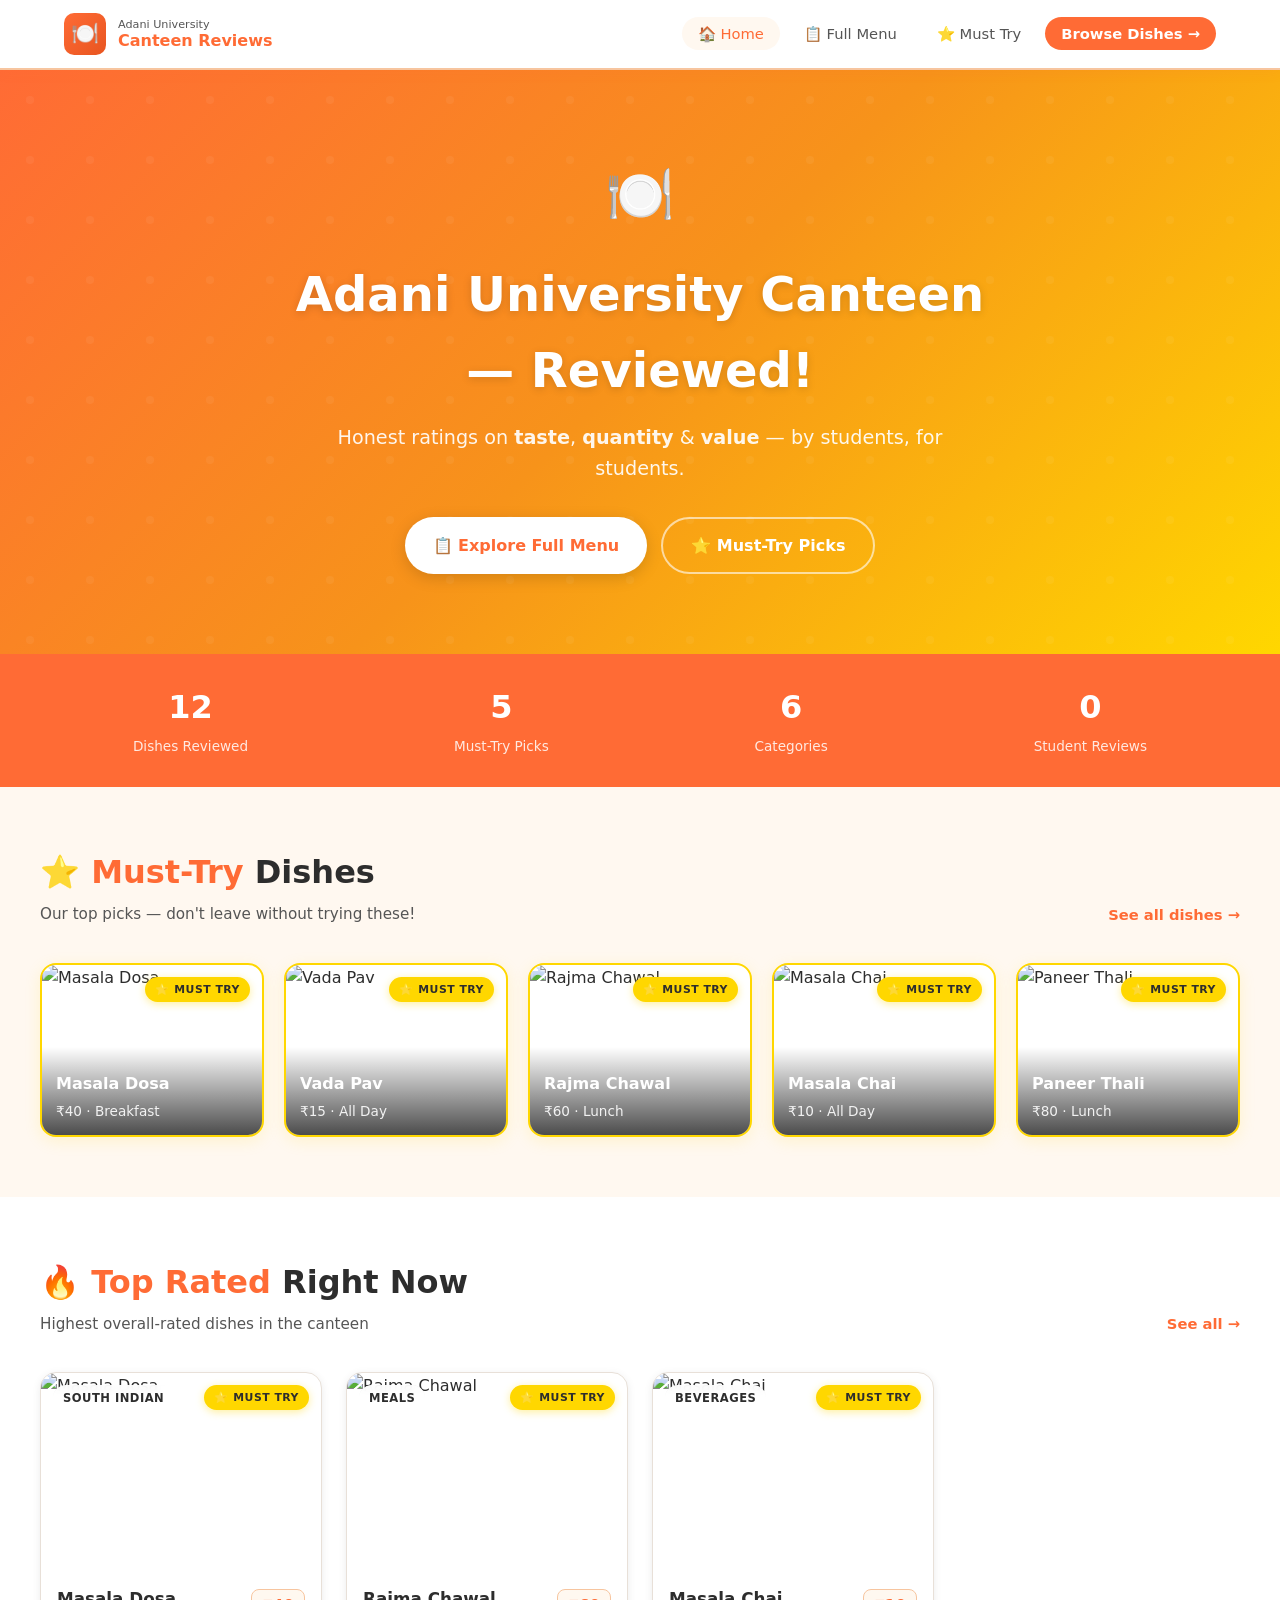
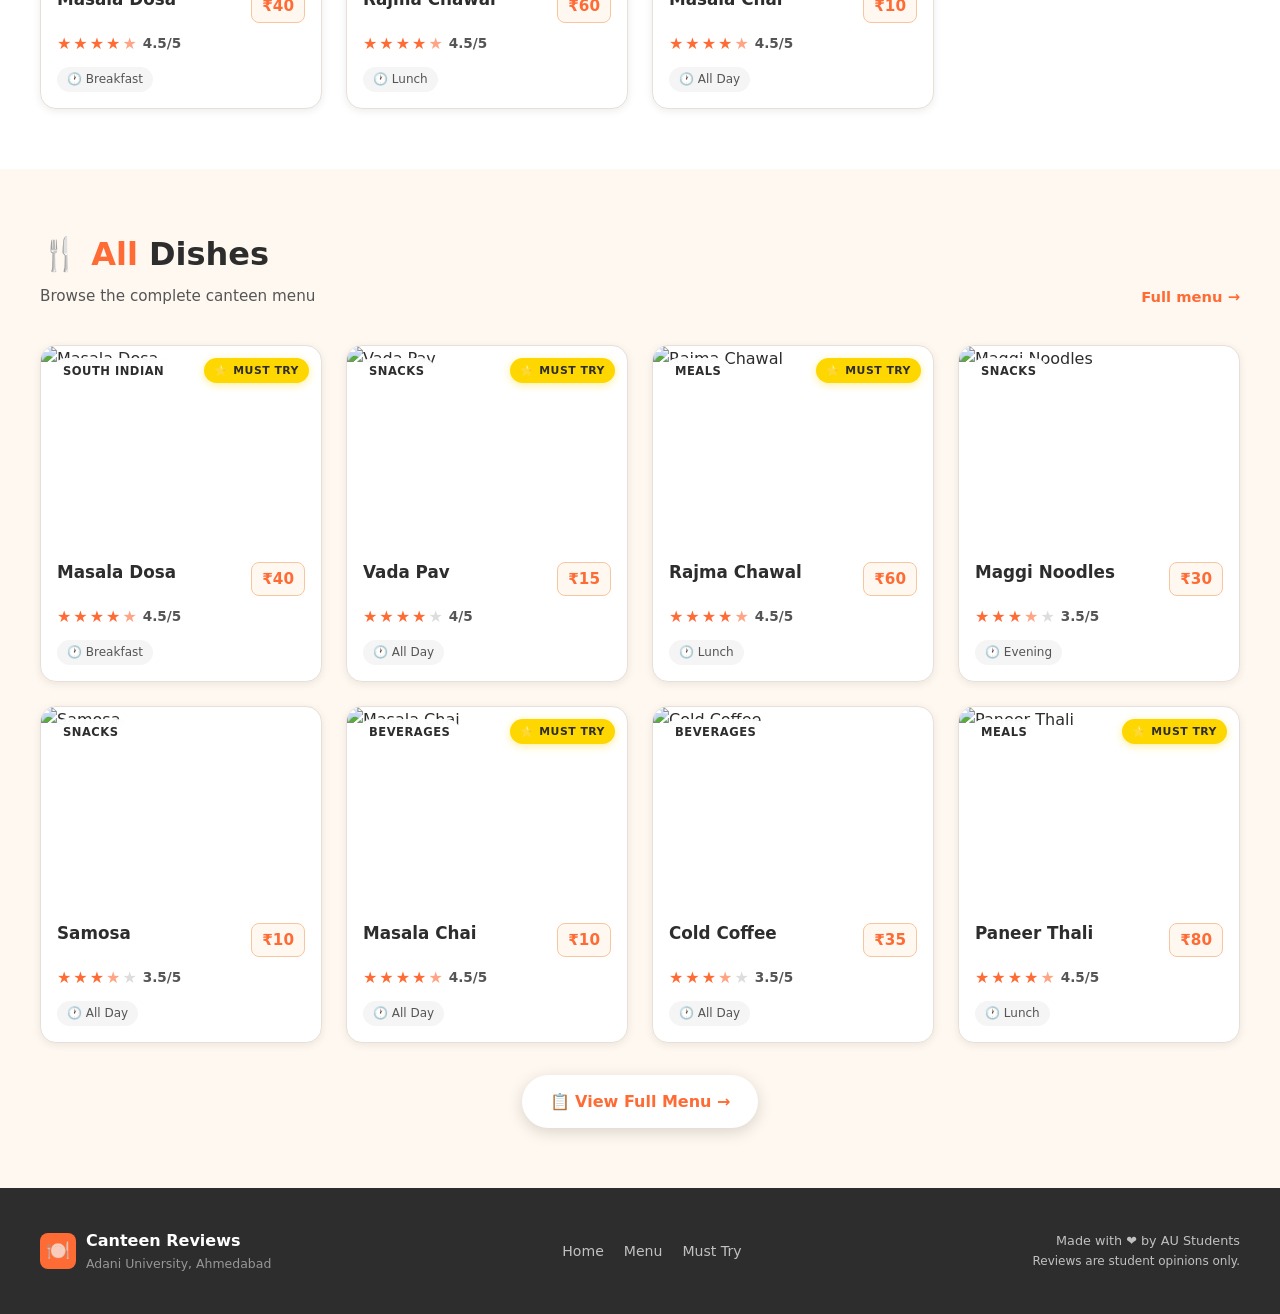
==== index.html @ ec3a4ea7 "Initial commit: Adani University Canteen Review Website" ====
<!DOCTYPE html>
<html lang="en">
<head>
  <meta charset="UTF-8" />
  <meta name="viewport" content="width=device-width, initial-scale=1.0" />
  <title>Adani University Canteen Reviews</title>
  <link rel="stylesheet" href="css/styles.css" />
  <link rel="icon" href="data:image/svg+xml,<svg xmlns='http://www.w3.org/2000/svg' viewBox='0 0 100 100'><text y='.9em' font-size='90'>🍽️</text></svg>" />
</head>
<body>

  <!-- ===== NAVBAR ===== -->
  <nav class="navbar">
    <div class="nav-inner">
      <a class="nav-brand" href="index.html">
        <div class="nav-logo">🍽️</div>
        <div class="nav-brand-text">
          <span class="uni">Adani University</span>
          <span class="canteen">Canteen Reviews</span>
        </div>
      </a>
      <button class="nav-toggle" id="navToggle" aria-label="Toggle menu">☰</button>
      <ul class="nav-links" id="navLinks">
        <li><a href="index.html" class="active">🏠 Home</a></li>
        <li><a href="menu.html">📋 Full Menu</a></li>
        <li><a href="menu.html#must-try">⭐ Must Try</a></li>
        <li><a href="menu.html" class="btn-nav">Browse Dishes →</a></li>
      </ul>
    </div>
  </nav>

  <!-- ===== HERO ===== -->
  <section class="hero">
    <div class="hero-inner">
      <div class="hero-emoji">🍽️</div>
      <h1>Adani University Canteen — Reviewed!</h1>
      <p>Honest ratings on <strong>taste</strong>, <strong>quantity</strong> &amp; <strong>value</strong> — by students, for students.</p>
      <div class="hero-actions">
        <a href="menu.html" class="btn-primary">📋 Explore Full Menu</a>
        <a href="#must-try" class="btn-outline">⭐ Must-Try Picks</a>
      </div>
    </div>
  </section>

  <!-- ===== STATS BAR ===== -->
  <div class="stats-bar">
    <div class="stats-inner">
      <div class="stat-item">
        <span class="stat-number" id="statTotal">12</span>
        <span class="stat-label">Dishes Reviewed</span>
      </div>
      <div class="stat-item">
        <span class="stat-number" id="statMustTry">5</span>
        <span class="stat-label">Must-Try Picks</span>
      </div>
      <div class="stat-item">
        <span class="stat-number" id="statCategories">6</span>
        <span class="stat-label">Categories</span>
      </div>
      <div class="stat-item">
        <span class="stat-number" id="statReviews">0</span>
        <span class="stat-label">Student Reviews</span>
      </div>
    </div>
  </div>

  <!-- ===== MUST-TRY SECTION ===== -->
  <section class="section must-try-section" id="must-try">
    <div class="section-inner">
      <div class="section-header">
        <div>
          <h2 class="section-title">⭐ <span>Must-Try</span> Dishes</h2>
          <p class="section-subtitle">Our top picks — don't leave without trying these!</p>
        </div>
        <a href="menu.html" class="see-all">See all dishes →</a>
      </div>
      <div class="must-try-grid" id="mustTryGrid">
        <!-- Populated by main.js -->
      </div>
    </div>
  </section>

  <!-- ===== FEATURED REVIEWS ===== -->
  <section class="section" style="background: var(--white);">
    <div class="section-inner">
      <div class="section-header">
        <div>
          <h2 class="section-title">🔥 <span>Top Rated</span> Right Now</h2>
          <p class="section-subtitle">Highest overall-rated dishes in the canteen</p>
        </div>
        <a href="menu.html" class="see-all">See all →</a>
      </div>
      <div class="cards-grid" id="featuredGrid">
        <!-- Populated by main.js -->
      </div>
    </div>
  </section>

  <!-- ===== ALL DISHES PREVIEW ===== -->
  <section class="section">
    <div class="section-inner">
      <div class="section-header">
        <div>
          <h2 class="section-title">🍴 <span>All</span> Dishes</h2>
          <p class="section-subtitle">Browse the complete canteen menu</p>
        </div>
        <a href="menu.html" class="see-all">Full menu →</a>
      </div>
      <div class="cards-grid" id="allDishesGrid">
        <!-- Populated by main.js (first 8) -->
      </div>
      <div style="text-align:center; margin-top:32px;">
        <a href="menu.html" class="btn-primary" style="display:inline-flex;">📋 View Full Menu →</a>
      </div>
    </div>
  </section>

  <!-- ===== FOOTER ===== -->
  <footer>
    <div class="footer-inner">
      <div class="footer-brand">
        <div class="footer-logo">🍽️</div>
        <div>
          <div class="footer-name">Canteen Reviews</div>
          <div class="footer-sub">Adani University, Ahmedabad</div>
        </div>
      </div>
      <div class="footer-links">
        <a href="index.html">Home</a>
        <a href="menu.html">Menu</a>
        <a href="menu.html">Must Try</a>
      </div>
      <div class="footer-copy">
        Made with ❤️ by AU Students<br/>
        <span style="font-size:0.75rem;">Reviews are student opinions only.</span>
      </div>
    </div>
  </footer>

  <script src="js/data.js"></script>
  <script src="js/main.js"></script>
</body>
</html>
---- css/styles.css ----
/* ============================================================
   Adani University Canteen Review — Global Styles
   Palette: Warm orange / peach / cream food-blog style
   ============================================================ */

/* ---------- CSS Variables ---------- */
:root {
  --primary:    #FF6B35;
  --primary-dk: #e85520;
  --secondary:  #F7C59F;
  --accent:     #FFF8F0;
  --cream:      #EFEFD0;
  --dark:       #2D2D2D;
  --mid:        #555555;
  --light:      #f5f5f5;
  --white:      #ffffff;
  --must-try:   #FFD700;
  --star-full:  #FF6B35;
  --star-empty: #ddd;
  --green:      #2ecc71;
  --red:        #e74c3c;
  --border:     #e8e0d8;
  --shadow:     0 4px 20px rgba(255, 107, 53, 0.12);
  --shadow-sm:  0 2px 8px rgba(0,0,0,0.08);
  --radius:     16px;
  --radius-sm:  10px;
  --transition: 0.25s ease;
}

/* ---------- Reset & Base ---------- */
*, *::before, *::after { box-sizing: border-box; margin: 0; padding: 0; }

html { scroll-behavior: smooth; }

body {
  font-family: 'Segoe UI', system-ui, -apple-system, sans-serif;
  background: var(--accent);
  color: var(--dark);
  line-height: 1.6;
  min-height: 100vh;
}

img { max-width: 100%; display: block; }
a  { text-decoration: none; color: inherit; }
ul { list-style: none; }

/* ---------- Scrollbar ---------- */
::-webkit-scrollbar { width: 8px; }
::-webkit-scrollbar-track { background: var(--accent); }
::-webkit-scrollbar-thumb { background: var(--secondary); border-radius: 4px; }
::-webkit-scrollbar-thumb:hover { background: var(--primary); }

/* ============================================================
   NAVBAR
   ============================================================ */
.navbar {
  position: sticky;
  top: 0;
  z-index: 1000;
  background: var(--white);
  border-bottom: 2px solid var(--secondary);
  box-shadow: 0 2px 12px rgba(255,107,53,0.10);
}

.nav-inner {
  max-width: 1200px;
  margin: 0 auto;
  padding: 0 24px;
  display: flex;
  align-items: center;
  justify-content: space-between;
  height: 68px;
  gap: 16px;
}

.nav-brand {
  display: flex;
  align-items: center;
  gap: 12px;
  font-weight: 700;
  font-size: 1.1rem;
  color: var(--dark);
  flex-shrink: 0;
}

.nav-logo {
  width: 42px;
  height: 42px;
  background: linear-gradient(135deg, var(--primary), var(--primary-dk));
  border-radius: 10px;
  display: flex;
  align-items: center;
  justify-content: center;
  font-size: 1.4rem;
}

.nav-brand-text {
  display: flex;
  flex-direction: column;
  line-height: 1.2;
}

.nav-brand-text .uni { font-size: 0.7rem; color: var(--mid); font-weight: 400; }
.nav-brand-text .canteen { font-size: 1rem; color: var(--primary); font-weight: 700; }

.nav-links {
  display: flex;
  align-items: center;
  gap: 8px;
}

.nav-links a {
  padding: 8px 16px;
  border-radius: 50px;
  font-weight: 500;
  font-size: 0.92rem;
  color: var(--mid);
  transition: all var(--transition);
}

.nav-links a:hover,
.nav-links a.active {
  background: var(--accent);
  color: var(--primary);
}

.nav-links a.btn-nav {
  background: var(--primary);
  color: var(--white);
  font-weight: 600;
}

.nav-links a.btn-nav:hover {
  background: var(--primary-dk);
  color: var(--white);
}

/* ---------- Mobile nav toggle ---------- */
.nav-toggle {
  display: none;
  background: none;
  border: none;
  cursor: pointer;
  font-size: 1.5rem;
  color: var(--dark);
  padding: 4px;
}

/* ============================================================
   HERO SECTION
   ============================================================ */
.hero {
  background: linear-gradient(135deg, #FF6B35 0%, #F7931A 50%, #FFD700 100%);
  color: var(--white);
  padding: 80px 24px;
  text-align: center;
  position: relative;
  overflow: hidden;
}

.hero::before {
  content: '';
  position: absolute;
  inset: 0;
  background: url("data:image/svg+xml,%3Csvg width='60' height='60' viewBox='0 0 60 60' xmlns='http://www.w3.org/2000/svg'%3E%3Cg fill='none' fill-rule='evenodd'%3E%3Cg fill='%23ffffff' fill-opacity='0.05'%3E%3Ccircle cx='30' cy='30' r='4'/%3E%3C/g%3E%3C/g%3E%3C/svg%3E");
  pointer-events: none;
}

.hero-inner { position: relative; max-width: 700px; margin: 0 auto; }

.hero-emoji { font-size: 3.5rem; margin-bottom: 16px; animation: float 3s ease-in-out infinite; }

@keyframes float {
  0%, 100% { transform: translateY(0); }
  50%       { transform: translateY(-10px); }
}

.hero h1 {
  font-size: clamp(1.8rem, 4vw, 3rem);
  font-weight: 800;
  margin-bottom: 14px;
  text-shadow: 0 2px 8px rgba(0,0,0,0.15);
}

.hero p {
  font-size: clamp(1rem, 2vw, 1.2rem);
  opacity: 0.92;
  margin-bottom: 32px;
}

.hero-actions { display: flex; gap: 14px; justify-content: center; flex-wrap: wrap; }

.btn-primary {
  display: inline-flex;
  align-items: center;
  gap: 8px;
  padding: 14px 28px;
  background: var(--white);
  color: var(--primary);
  border-radius: 50px;
  font-weight: 700;
  font-size: 1rem;
  border: none;
  cursor: pointer;
  transition: all var(--transition);
  box-shadow: 0 4px 16px rgba(0,0,0,0.15);
}

.btn-primary:hover {
  transform: translateY(-2px);
  box-shadow: 0 6px 24px rgba(0,0,0,0.2);
}

.btn-outline {
  display: inline-flex;
  align-items: center;
  gap: 8px;
  padding: 14px 28px;
  background: transparent;
  color: var(--white);
  border-radius: 50px;
  font-weight: 600;
  font-size: 1rem;
  border: 2px solid rgba(255,255,255,0.6);
  cursor: pointer;
  transition: all var(--transition);
}

.btn-outline:hover {
  background: rgba(255,255,255,0.15);
  border-color: var(--white);
}

/* ============================================================
   SECTION LAYOUT
   ============================================================ */
.section { padding: 60px 24px; }
.section-inner { max-width: 1200px; margin: 0 auto; }

.section-header {
  display: flex;
  align-items: flex-end;
  justify-content: space-between;
  margin-bottom: 36px;
  gap: 16px;
  flex-wrap: wrap;
}

.section-title {
  font-size: clamp(1.4rem, 3vw, 2rem);
  font-weight: 800;
  color: var(--dark);
}

.section-title span { color: var(--primary); }

.section-subtitle {
  color: var(--mid);
  margin-top: 4px;
  font-size: 0.95rem;
}

.see-all {
  color: var(--primary);
  font-weight: 600;
  font-size: 0.92rem;
  white-space: nowrap;
  transition: color var(--transition);
}
.see-all:hover { color: var(--primary-dk); }

/* ============================================================
   DISH CARDS
   ============================================================ */
.cards-grid {
  display: grid;
  grid-template-columns: repeat(auto-fill, minmax(260px, 1fr));
  gap: 24px;
}

.dish-card {
  background: var(--white);
  border-radius: var(--radius);
  overflow: hidden;
  box-shadow: var(--shadow-sm);
  transition: all var(--transition);
  cursor: pointer;
  position: relative;
  border: 1px solid var(--border);
}

.dish-card:hover {
  transform: translateY(-6px);
  box-shadow: var(--shadow);
  border-color: var(--secondary);
}

.card-img-wrap {
  position: relative;
  height: 200px;
  overflow: hidden;
}

.card-img-wrap img {
  width: 100%;
  height: 100%;
  object-fit: cover;
  transition: transform 0.4s ease;
}

.dish-card:hover .card-img-wrap img { transform: scale(1.06); }

.card-category-tag {
  position: absolute;
  top: 12px;
  left: 12px;
  background: rgba(255,255,255,0.92);
  color: var(--dark);
  font-size: 0.72rem;
  font-weight: 700;
  padding: 4px 10px;
  border-radius: 50px;
  letter-spacing: 0.5px;
  text-transform: uppercase;
  backdrop-filter: blur(4px);
}

.must-try-badge {
  position: absolute;
  top: 12px;
  right: 12px;
  background: var(--must-try);
  color: var(--dark);
  font-size: 0.68rem;
  font-weight: 800;
  padding: 4px 10px;
  border-radius: 50px;
  letter-spacing: 0.5px;
  display: flex;
  align-items: center;
  gap: 4px;
  box-shadow: 0 2px 8px rgba(255,215,0,0.4);
  text-transform: uppercase;
}

.card-body { padding: 16px; }

.card-top {
  display: flex;
  justify-content: space-between;
  align-items: flex-start;
  margin-bottom: 8px;
  gap: 8px;
}

.card-name {
  font-size: 1.05rem;
  font-weight: 700;
  color: var(--dark);
  line-height: 1.3;
}

.price-tag {
  background: var(--accent);
  color: var(--primary);
  font-weight: 800;
  font-size: 0.95rem;
  padding: 4px 10px;
  border-radius: 8px;
  white-space: nowrap;
  border: 1px solid var(--secondary);
  flex-shrink: 0;
}

.card-stars {
  display: flex;
  align-items: center;
  gap: 6px;
  margin-bottom: 8px;
}

.stars-display { display: flex; gap: 2px; }

.star { font-size: 1rem; transition: color var(--transition); }
.star.full  { color: var(--star-full); }
.star.half  { color: var(--star-full); opacity: 0.6; }
.star.empty { color: var(--star-empty); }

.rating-number {
  font-size: 0.85rem;
  font-weight: 700;
  color: var(--mid);
}

.availability-pill {
  display: inline-flex;
  align-items: center;
  gap: 5px;
  background: var(--light);
  color: var(--mid);
  font-size: 0.75rem;
  padding: 3px 10px;
  border-radius: 50px;
  font-weight: 500;
}

/* ============================================================
   MUST-TRY SECTION (Homepage)
   ============================================================ */
.must-try-section { background: linear-gradient(180deg, var(--accent) 0%, #fff8f0 100%); }

.must-try-grid {
  display: grid;
  grid-template-columns: repeat(auto-fill, minmax(220px, 1fr));
  gap: 20px;
}

.must-try-card {
  background: var(--white);
  border-radius: var(--radius);
  overflow: hidden;
  border: 2px solid var(--must-try);
  box-shadow: 0 4px 16px rgba(255,215,0,0.15);
  cursor: pointer;
  transition: all var(--transition);
  position: relative;
}

.must-try-card:hover {
  transform: translateY(-5px);
  box-shadow: 0 8px 28px rgba(255,215,0,0.25);
}

.must-try-card .card-img-wrap { height: 170px; }

.must-try-ribbon {
  position: absolute;
  bottom: 0;
  left: 0;
  right: 0;
  background: linear-gradient(0deg, rgba(0,0,0,0.7) 0%, transparent 100%);
  padding: 24px 14px 12px;
  color: var(--white);
}

.must-try-ribbon .dish-name { font-weight: 700; font-size: 1rem; margin-bottom: 4px; }
.must-try-ribbon .dish-price { font-size: 0.85rem; opacity: 0.9; }

/* ============================================================
   STATS BAR (Homepage)
   ============================================================ */
.stats-bar {
  background: var(--primary);
  color: var(--white);
  padding: 28px 24px;
}

.stats-inner {
  max-width: 1200px;
  margin: 0 auto;
  display: flex;
  align-items: center;
  justify-content: space-around;
  gap: 20px;
  flex-wrap: wrap;
}

.stat-item { text-align: center; }
.stat-number { font-size: 2rem; font-weight: 800; display: block; }
.stat-label  { font-size: 0.85rem; opacity: 0.85; }

/* ============================================================
   MENU PAGE
   ============================================================ */
.menu-page-header {
  background: linear-gradient(135deg, var(--primary), var(--primary-dk));
  color: var(--white);
  padding: 48px 24px 32px;
  text-align: center;
}

.menu-page-header h1 { font-size: 2.2rem; font-weight: 800; margin-bottom: 8px; }
.menu-page-header p  { opacity: 0.9; font-size: 1rem; }

/* Search bar */
.search-wrap {
  max-width: 480px;
  margin: 24px auto 0;
  position: relative;
}

.search-input {
  width: 100%;
  padding: 14px 50px 14px 20px;
  border-radius: 50px;
  border: none;
  font-size: 1rem;
  outline: none;
  box-shadow: var(--shadow);
  color: var(--dark);
}

.search-icon {
  position: absolute;
  right: 18px;
  top: 50%;
  transform: translateY(-50%);
  font-size: 1.1rem;
  color: var(--mid);
  pointer-events: none;
}

/* Category filter tabs */
.filter-tabs-wrap { background: var(--white); border-bottom: 1px solid var(--border); position: sticky; top: 68px; z-index: 99; }

.filter-tabs {
  max-width: 1200px;
  margin: 0 auto;
  padding: 0 24px;
  display: flex;
  gap: 0;
  overflow-x: auto;
  scrollbar-width: none;
}

.filter-tabs::-webkit-scrollbar { display: none; }

.filter-tab {
  padding: 16px 20px;
  border: none;
  background: none;
  cursor: pointer;
  font-size: 0.92rem;
  font-weight: 600;
  color: var(--mid);
  white-space: nowrap;
  border-bottom: 3px solid transparent;
  transition: all var(--transition);
  font-family: inherit;
}

.filter-tab:hover { color: var(--primary); }

.filter-tab.active {
  color: var(--primary);
  border-bottom-color: var(--primary);
}

/* No results */
.no-results {
  text-align: center;
  padding: 80px 20px;
  color: var(--mid);
  display: none;
}

.no-results .no-results-emoji { font-size: 3rem; margin-bottom: 12px; }

/* ============================================================
   DISH DETAIL PAGE
   ============================================================ */
.dish-detail-header {
  background: linear-gradient(135deg, var(--primary), var(--primary-dk));
  padding: 24px;
  color: var(--white);
}

.back-btn {
  display: inline-flex;
  align-items: center;
  gap: 8px;
  color: rgba(255,255,255,0.85);
  font-weight: 500;
  font-size: 0.92rem;
  transition: color var(--transition);
  margin-bottom: 8px;
}
.back-btn:hover { color: var(--white); }

.dish-detail-layout {
  max-width: 1100px;
  margin: 0 auto;
  padding: 40px 24px;
  display: grid;
  grid-template-columns: 1.1fr 1fr;
  gap: 40px;
  align-items: start;
}

.dish-main-img {
  width: 100%;
  border-radius: var(--radius);
  object-fit: cover;
  height: 380px;
  box-shadow: var(--shadow);
}

.dish-meta { margin-top: 16px; }

.dish-title-row {
  display: flex;
  align-items: flex-start;
  justify-content: space-between;
  gap: 12px;
  margin-bottom: 12px;
}

.dish-title {
  font-size: 2rem;
  font-weight: 800;
  color: var(--dark);
  line-height: 1.2;
}

.dish-price-big {
  background: var(--primary);
  color: var(--white);
  font-weight: 800;
  font-size: 1.3rem;
  padding: 8px 18px;
  border-radius: var(--radius-sm);
  white-space: nowrap;
  flex-shrink: 0;
}

.dish-pills {
  display: flex;
  gap: 10px;
  flex-wrap: wrap;
  margin-bottom: 20px;
}

.pill {
  display: inline-flex;
  align-items: center;
  gap: 5px;
  padding: 5px 14px;
  border-radius: 50px;
  font-size: 0.8rem;
  font-weight: 600;
}

.pill-category { background: var(--accent); color: var(--primary); border: 1px solid var(--secondary); }
.pill-avail    { background: var(--light); color: var(--mid); }
.pill-must-try { background: var(--must-try); color: var(--dark); }

/* Worth it banner */
.worth-it-banner {
  display: flex;
  align-items: center;
  gap: 12px;
  padding: 16px 20px;
  border-radius: var(--radius-sm);
  margin-bottom: 20px;
  font-weight: 700;
  font-size: 1rem;
}

.worth-it-banner.yes { background: #e8f8f0; color: #1a8a4a; border: 2px solid #2ecc71; }
.worth-it-banner.no  { background: #fdf0f0; color: #a93232; border: 2px solid #e74c3c; }
.worth-it-banner .verdict-icon { font-size: 1.5rem; }

/* Admin review panel */
.review-panel {
  background: var(--white);
  border-radius: var(--radius);
  padding: 24px;
  border: 1px solid var(--border);
  box-shadow: var(--shadow-sm);
}

.review-panel h3 {
  font-size: 1.1rem;
  font-weight: 800;
  margin-bottom: 20px;
  color: var(--dark);
  display: flex;
  align-items: center;
  gap: 8px;
}

.ratings-table { width: 100%; border-collapse: collapse; margin-bottom: 20px; }

.ratings-table td { padding: 10px 0; border-bottom: 1px solid var(--border); }
.ratings-table tr:last-child td { border-bottom: none; }

.rating-label { font-weight: 600; color: var(--mid); font-size: 0.9rem; width: 130px; }
.rating-stars { display: flex; align-items: center; gap: 8px; }
.rating-val   { font-weight: 700; font-size: 0.85rem; color: var(--dark); }

.review-text {
  font-size: 0.95rem;
  color: var(--mid);
  line-height: 1.7;
  background: var(--accent);
  padding: 16px;
  border-radius: var(--radius-sm);
  border-left: 4px solid var(--primary);
  margin-bottom: 12px;
}

.review-author {
  font-size: 0.8rem;
  color: var(--mid);
  font-style: italic;
}

/* ============================================================
   STUDENT REVIEWS SECTION
   ============================================================ */
.student-reviews-section {
  max-width: 1100px;
  margin: 0 auto;
  padding: 0 24px 60px;
}

.student-reviews-section h2 {
  font-size: 1.5rem;
  font-weight: 800;
  margin-bottom: 24px;
  color: var(--dark);
  display: flex;
  align-items: center;
  gap: 10px;
}

.student-reviews-list { display: flex; flex-direction: column; gap: 16px; margin-bottom: 36px; }

.student-review-card {
  background: var(--white);
  border-radius: var(--radius-sm);
  padding: 20px;
  border: 1px solid var(--border);
  box-shadow: var(--shadow-sm);
  animation: fadeIn 0.3s ease;
}

@keyframes fadeIn {
  from { opacity: 0; transform: translateY(8px); }
  to   { opacity: 1; transform: translateY(0); }
}

.scr-header {
  display: flex;
  justify-content: space-between;
  align-items: center;
  margin-bottom: 10px;
  gap: 12px;
  flex-wrap: wrap;
}

.scr-name {
  font-weight: 700;
  color: var(--dark);
  display: flex;
  align-items: center;
  gap: 8px;
}

.avatar {
  width: 34px;
  height: 34px;
  border-radius: 50%;
  background: linear-gradient(135deg, var(--primary), var(--must-try));
  color: var(--white);
  font-weight: 800;
  font-size: 0.9rem;
  display: flex;
  align-items: center;
  justify-content: center;
  flex-shrink: 0;
}

.scr-date { font-size: 0.78rem; color: var(--mid); }

.scr-mini-ratings {
  display: flex;
  gap: 14px;
  flex-wrap: wrap;
  margin-bottom: 10px;
}

.mini-rating {
  font-size: 0.8rem;
  color: var(--mid);
  display: flex;
  align-items: center;
  gap: 4px;
}

.mini-rating .star { font-size: 0.82rem; }

.scr-comment {
  font-size: 0.92rem;
  color: var(--mid);
  line-height: 1.6;
}

.no-reviews-msg {
  text-align: center;
  padding: 40px 20px;
  background: var(--white);
  border-radius: var(--radius);
  border: 2px dashed var(--border);
  color: var(--mid);
  font-size: 0.95rem;
}

.no-reviews-msg .no-rev-emoji { font-size: 2.5rem; margin-bottom: 10px; }

/* ============================================================
   REVIEW FORM
   ============================================================ */
.review-form-card {
  background: var(--white);
  border-radius: var(--radius);
  padding: 28px;
  border: 1px solid var(--border);
  box-shadow: var(--shadow-sm);
}

.review-form-card h3 {
  font-size: 1.15rem;
  font-weight: 800;
  margin-bottom: 24px;
  color: var(--dark);
  display: flex;
  align-items: center;
  gap: 8px;
}

.form-group { margin-bottom: 20px; }

.form-label {
  display: block;
  font-weight: 600;
  font-size: 0.88rem;
  color: var(--dark);
  margin-bottom: 8px;
}

.form-input, .form-textarea {
  width: 100%;
  padding: 12px 16px;
  border: 1.5px solid var(--border);
  border-radius: var(--radius-sm);
  font-size: 0.95rem;
  color: var(--dark);
  background: var(--accent);
  transition: border-color var(--transition);
  font-family: inherit;
  outline: none;
}

.form-input:focus, .form-textarea:focus {
  border-color: var(--primary);
  background: var(--white);
}

.form-textarea { resize: vertical; min-height: 90px; }

/* Interactive star rating input */
.star-input-group { display: flex; flex-direction: column; gap: 12px; }

.star-input-row {
  display: flex;
  align-items: center;
  justify-content: space-between;
  gap: 12px;
  flex-wrap: wrap;
}

.star-input-label {
  font-size: 0.85rem;
  color: var(--mid);
  font-weight: 500;
  width: 100px;
  flex-shrink: 0;
}

.star-selector {
  display: flex;
  gap: 4px;
}

.star-btn {
  background: none;
  border: none;
  cursor: pointer;
  font-size: 1.5rem;
  color: var(--star-empty);
  transition: all 0.15s;
  padding: 0 2px;
  line-height: 1;
}

.star-btn.active, .star-btn:hover { color: var(--star-full); transform: scale(1.1); }

.star-val-display {
  font-size: 0.82rem;
  color: var(--mid);
  font-weight: 600;
  min-width: 36px;
}

.btn-submit {
  width: 100%;
  padding: 14px;
  background: linear-gradient(135deg, var(--primary), var(--primary-dk));
  color: var(--white);
  border: none;
  border-radius: 50px;
  font-size: 1rem;
  font-weight: 700;
  cursor: pointer;
  transition: all var(--transition);
  font-family: inherit;
  display: flex;
  align-items: center;
  justify-content: center;
  gap: 8px;
  margin-top: 4px;
}

.btn-submit:hover { transform: translateY(-2px); box-shadow: var(--shadow); }
.btn-submit:active { transform: translateY(0); }

/* Success toast */
.toast {
  position: fixed;
  bottom: 30px;
  right: 30px;
  background: var(--dark);
  color: var(--white);
  padding: 14px 22px;
  border-radius: var(--radius-sm);
  font-weight: 600;
  font-size: 0.92rem;
  box-shadow: 0 6px 24px rgba(0,0,0,0.2);
  transform: translateY(80px);
  opacity: 0;
  transition: all 0.35s cubic-bezier(0.34, 1.56, 0.64, 1);
  z-index: 9999;
  display: flex;
  align-items: center;
  gap: 10px;
  max-width: 320px;
}

.toast.show { transform: translateY(0); opacity: 1; }

/* ============================================================
   FOOTER
   ============================================================ */
footer {
  background: var(--dark);
  color: rgba(255,255,255,0.7);
  padding: 40px 24px;
  margin-top: auto;
}

.footer-inner {
  max-width: 1200px;
  margin: 0 auto;
  display: flex;
  align-items: center;
  justify-content: space-between;
  gap: 20px;
  flex-wrap: wrap;
}

.footer-brand { display: flex; align-items: center; gap: 10px; }
.footer-logo  { width: 36px; height: 36px; background: var(--primary); border-radius: 8px; display: flex; align-items: center; justify-content: center; font-size: 1.2rem; }
.footer-name  { font-weight: 700; color: var(--white); font-size: 1rem; }
.footer-sub   { font-size: 0.78rem; color: rgba(255,255,255,0.5); }

.footer-links { display: flex; gap: 20px; }
.footer-links a { font-size: 0.88rem; transition: color var(--transition); }
.footer-links a:hover { color: var(--primary); }

.footer-copy { font-size: 0.8rem; text-align: right; }

/* ============================================================
   RESPONSIVE
   ============================================================ */
@media (max-width: 900px) {
  .dish-detail-layout {
    grid-template-columns: 1fr;
  }
  .dish-main-img { height: 280px; }
}

@media (max-width: 640px) {
  .nav-links { display: none; flex-direction: column; position: absolute; top: 68px; left: 0; right: 0; background: var(--white); padding: 16px 24px; border-bottom: 1px solid var(--border); gap: 4px; box-shadow: var(--shadow-sm); }
  .nav-links.open { display: flex; }
  .nav-toggle { display: block; }

  .hero { padding: 50px 20px; }
  .section { padding: 40px 16px; }
  .cards-grid { grid-template-columns: repeat(auto-fill, minmax(200px, 1fr)); gap: 16px; }
  .stats-inner { gap: 28px; }
  .dish-detail-layout { padding: 24px 16px; }
  .student-reviews-section { padding: 0 16px 40px; }
  .footer-inner { flex-direction: column; text-align: center; }
  .footer-copy { text-align: center; }

  .scr-mini-ratings { gap: 8px; }
}
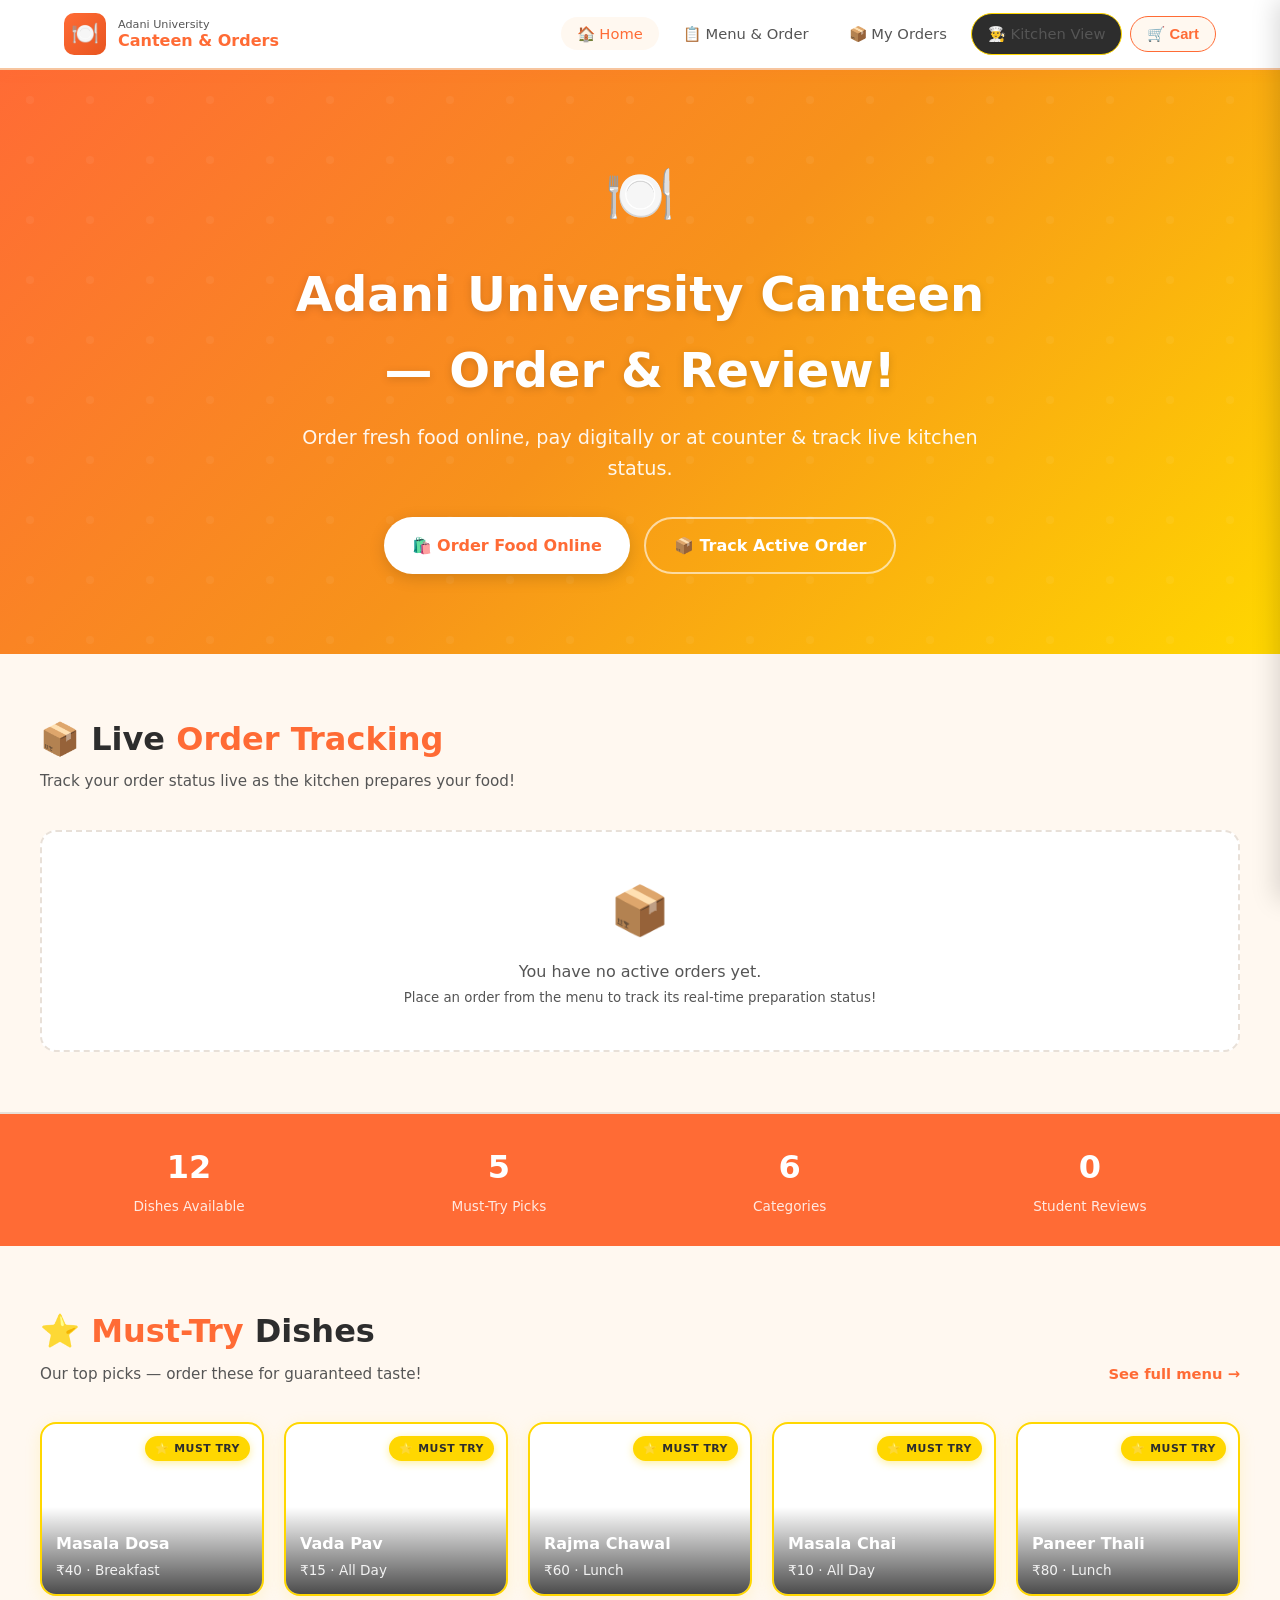
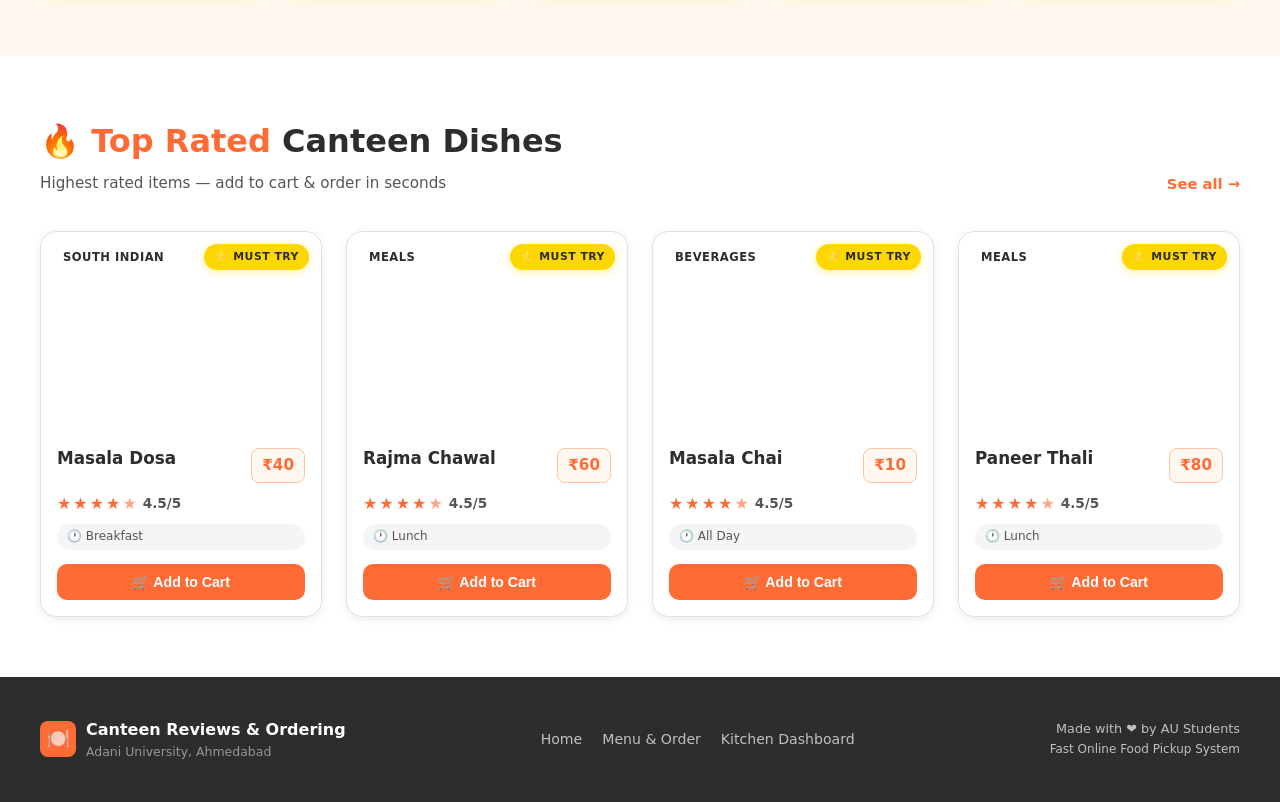
==== commit 4dae7187: "Add online food ordering, UPI/Cash payments, live status tracking, and kitchen handler dashboard" ====
--- a/index.html
+++ b/index.html
@@ -3,7 +3,7 @@
 <head>
   <meta charset="UTF-8" />
   <meta name="viewport" content="width=device-width, initial-scale=1.0" />
-  <title>Adani University Canteen Reviews</title>
+  <title>Adani University Canteen — Reviews & Online Food Ordering</title>
   <link rel="stylesheet" href="css/styles.css" />
   <link rel="icon" href="data:image/svg+xml,<svg xmlns='http://www.w3.org/2000/svg' viewBox='0 0 100 100'><text y='.9em' font-size='90'>🍽️</text></svg>" />
 </head>
@@ -16,15 +16,20 @@
         <div class="nav-logo">🍽️</div>
         <div class="nav-brand-text">
           <span class="uni">Adani University</span>
-          <span class="canteen">Canteen Reviews</span>
+          <span class="canteen">Canteen &amp; Orders</span>
         </div>
       </a>
       <button class="nav-toggle" id="navToggle" aria-label="Toggle menu">☰</button>
       <ul class="nav-links" id="navLinks">
         <li><a href="index.html" class="active">🏠 Home</a></li>
-        <li><a href="menu.html">📋 Full Menu</a></li>
-        <li><a href="menu.html#must-try">⭐ Must Try</a></li>
-        <li><a href="menu.html" class="btn-nav">Browse Dishes →</a></li>
+        <li><a href="menu.html">📋 Menu &amp; Order</a></li>
+        <li><a href="#my-orders">📦 My Orders</a></li>
+        <li><a href="handler.html" class="mode-switch-btn">👨‍🍳 Kitchen View</a></li>
+        <li>
+          <button class="btn-nav-cart" onclick="toggleCart()">
+            🛒 Cart <span class="cart-count-badge" style="display:none;">0</span>
+          </button>
+        </li>
       </ul>
     </div>
   </nav>
@@ -33,11 +38,27 @@
   <section class="hero">
     <div class="hero-inner">
       <div class="hero-emoji">🍽️</div>
-      <h1>Adani University Canteen — Reviewed!</h1>
-      <p>Honest ratings on <strong>taste</strong>, <strong>quantity</strong> &amp; <strong>value</strong> — by students, for students.</p>
+      <h1>Adani University Canteen — Order &amp; Review!</h1>
+      <p>Order fresh food online, pay digitally or at counter &amp; track live kitchen status.</p>
       <div class="hero-actions">
-        <a href="menu.html" class="btn-primary">📋 Explore Full Menu</a>
-        <a href="#must-try" class="btn-outline">⭐ Must-Try Picks</a>
+        <a href="menu.html" class="btn-primary">🛍️ Order Food Online</a>
+        <a href="#my-orders" class="btn-outline">📦 Track Active Order</a>
+      </div>
+    </div>
+  </section>
+
+  <!-- ===== LIVE STUDENT ORDERS TRACKING SECTION ===== -->
+  <section class="section" id="my-orders" style="background: var(--accent); border-bottom: 2px solid var(--border);">
+    <div class="section-inner">
+      <div class="section-header">
+        <div>
+          <h2 class="section-title">📦 Live <span>Order Tracking</span></h2>
+          <p class="section-subtitle">Track your order status live as the kitchen prepares your food!</p>
+        </div>
+      </div>
+
+      <div id="myOrdersContainer">
+        <!-- Generated dynamically by orders.js -->
       </div>
     </div>
   </section>
@@ -47,7 +68,7 @@
     <div class="stats-inner">
       <div class="stat-item">
         <span class="stat-number" id="statTotal">12</span>
-        <span class="stat-label">Dishes Reviewed</span>
+        <span class="stat-label">Dishes Available</span>
       </div>
       <div class="stat-item">
         <span class="stat-number" id="statMustTry">5</span>
@@ -70,9 +91,9 @@
       <div class="section-header">
         <div>
           <h2 class="section-title">⭐ <span>Must-Try</span> Dishes</h2>
-          <p class="section-subtitle">Our top picks — don't leave without trying these!</p>
+          <p class="section-subtitle">Our top picks — order these for guaranteed taste!</p>
         </div>
-        <a href="menu.html" class="see-all">See all dishes →</a>
+        <a href="menu.html" class="see-all">See full menu →</a>
       </div>
       <div class="must-try-grid" id="mustTryGrid">
         <!-- Populated by main.js -->
@@ -80,37 +101,18 @@
     </div>
   </section>
 
-  <!-- ===== FEATURED REVIEWS ===== -->
+  <!-- ===== FEATURED DISHES GRID ===== -->
   <section class="section" style="background: var(--white);">
     <div class="section-inner">
       <div class="section-header">
         <div>
-          <h2 class="section-title">🔥 <span>Top Rated</span> Right Now</h2>
-          <p class="section-subtitle">Highest overall-rated dishes in the canteen</p>
+          <h2 class="section-title">🔥 <span>Top Rated</span> Canteen Dishes</h2>
+          <p class="section-subtitle">Highest rated items — add to cart &amp; order in seconds</p>
         </div>
         <a href="menu.html" class="see-all">See all →</a>
       </div>
       <div class="cards-grid" id="featuredGrid">
         <!-- Populated by main.js -->
-      </div>
-    </div>
-  </section>
-
-  <!-- ===== ALL DISHES PREVIEW ===== -->
-  <section class="section">
-    <div class="section-inner">
-      <div class="section-header">
-        <div>
-          <h2 class="section-title">🍴 <span>All</span> Dishes</h2>
-          <p class="section-subtitle">Browse the complete canteen menu</p>
-        </div>
-        <a href="menu.html" class="see-all">Full menu →</a>
-      </div>
-      <div class="cards-grid" id="allDishesGrid">
-        <!-- Populated by main.js (first 8) -->
-      </div>
-      <div style="text-align:center; margin-top:32px;">
-        <a href="menu.html" class="btn-primary" style="display:inline-flex;">📋 View Full Menu →</a>
       </div>
     </div>
   </section>
@@ -121,23 +123,25 @@
       <div class="footer-brand">
         <div class="footer-logo">🍽️</div>
         <div>
-          <div class="footer-name">Canteen Reviews</div>
+          <div class="footer-name">Canteen Reviews &amp; Ordering</div>
           <div class="footer-sub">Adani University, Ahmedabad</div>
         </div>
       </div>
       <div class="footer-links">
         <a href="index.html">Home</a>
-        <a href="menu.html">Menu</a>
-        <a href="menu.html">Must Try</a>
+        <a href="menu.html">Menu &amp; Order</a>
+        <a href="handler.html">Kitchen Dashboard</a>
       </div>
       <div class="footer-copy">
         Made with ❤️ by AU Students<br/>
-        <span style="font-size:0.75rem;">Reviews are student opinions only.</span>
+        <span style="font-size:0.75rem;">Fast Online Food Pickup System</span>
       </div>
     </div>
   </footer>
 
   <script src="js/data.js"></script>
+  <script src="js/cart.js"></script>
+  <script src="js/orders.js"></script>
   <script src="js/main.js"></script>
 </body>
 </html>
--- a/css/styles.css
+++ b/css/styles.css
@@ -1,6 +1,6 @@
 /* ============================================================
    Adani University Canteen Review — Global Styles
-   Palette: Warm orange / peach / cream food-blog style
+   Palette: Warm orange / peach / cream food-blog theme
    ============================================================ */
 
 /* ---------- CSS Variables ---------- */
@@ -135,6 +135,58 @@
   color: var(--white);
 }
 
+/* Nav Cart Button */
+.btn-nav-cart {
+  background: var(--accent);
+  color: var(--primary);
+  border: 1.5px solid var(--primary);
+  border-radius: 50px;
+  padding: 8px 16px;
+  font-weight: 700;
+  font-size: 0.92rem;
+  cursor: pointer;
+  display: inline-flex;
+  align-items: center;
+  gap: 6px;
+  transition: all var(--transition);
+  position: relative;
+}
+
+.btn-nav-cart:hover {
+  background: var(--primary);
+  color: var(--white);
+}
+
+.cart-count-badge {
+  background: var(--primary);
+  color: var(--white);
+  font-size: 0.75rem;
+  font-weight: 800;
+  padding: 2px 7px;
+  border-radius: 50px;
+  display: inline-flex;
+}
+.btn-nav-cart:hover .cart-count-badge {
+  background: var(--white);
+  color: var(--primary);
+}
+
+/* Mode Switcher pill */
+.mode-switch-btn {
+  background: var(--dark);
+  color: var(--must-try);
+  padding: 6px 14px;
+  border-radius: 50px;
+  font-size: 0.82rem;
+  font-weight: 700;
+  display: inline-flex;
+  align-items: center;
+  gap: 6px;
+  border: 1px solid var(--must-try);
+  transition: all var(--transition);
+}
+.mode-switch-btn:hover { background: #000; transform: translateY(-1px); }
+
 /* ---------- Mobile nav toggle ---------- */
 .nav-toggle {
   display: none;
@@ -270,7 +322,7 @@
 .see-all:hover { color: var(--primary-dk); }
 
 /* ============================================================
-   DISH CARDS
+   DISH CARDS & ORDER BUTTON
    ============================================================ */
 .cards-grid {
   display: grid;
@@ -287,6 +339,8 @@
   cursor: pointer;
   position: relative;
   border: 1px solid var(--border);
+  display: flex;
+  flex-direction: column;
 }
 
 .dish-card:hover {
@@ -343,7 +397,7 @@
   text-transform: uppercase;
 }
 
-.card-body { padding: 16px; }
+.card-body { padding: 16px; display: flex; flex-direction: column; flex-grow: 1; }
 
 .card-top {
   display: flex;
@@ -402,7 +456,316 @@
   padding: 3px 10px;
   border-radius: 50px;
   font-weight: 500;
-}
+  margin-bottom: 14px;
+}
+
+.btn-add-cart {
+  width: 100%;
+  padding: 10px;
+  background: var(--primary);
+  color: var(--white);
+  border: none;
+  border-radius: var(--radius-sm);
+  font-weight: 700;
+  font-size: 0.88rem;
+  cursor: pointer;
+  transition: all var(--transition);
+  display: flex;
+  align-items: center;
+  justify-content: center;
+  gap: 6px;
+  margin-top: auto;
+}
+
+.btn-add-cart:hover {
+  background: var(--primary-dk);
+  box-shadow: 0 4px 12px rgba(255,107,53,0.25);
+}
+
+/* ============================================================
+   CART DRAWER & OVERLAY
+   ============================================================ */
+.cart-overlay {
+  position: fixed;
+  inset: 0;
+  background: rgba(0,0,0,0.5);
+  backdrop-filter: blur(3px);
+  z-index: 2000;
+  opacity: 0;
+  pointer-events: none;
+  transition: opacity 0.3s ease;
+}
+.cart-overlay.open { opacity: 1; pointer-events: auto; }
+
+.cart-drawer {
+  position: fixed;
+  top: 0;
+  right: 0;
+  bottom: 0;
+  width: 100%;
+  max-width: 420px;
+  background: var(--white);
+  z-index: 2001;
+  box-shadow: -4px 0 24px rgba(0,0,0,0.15);
+  display: flex;
+  flex-direction: column;
+  transform: translateX(100%);
+  transition: transform 0.35s cubic-bezier(0.34, 1.25, 0.64, 1);
+}
+.cart-drawer.open { transform: translateX(0); }
+
+.cart-header {
+  padding: 20px 24px;
+  background: var(--accent);
+  border-bottom: 1px solid var(--border);
+  display: flex;
+  justify-content: space-between;
+  align-items: center;
+}
+.cart-header h3 { font-size: 1.15rem; font-weight: 800; color: var(--dark); }
+.cart-close-btn { background: none; border: none; font-size: 1.4rem; cursor: pointer; color: var(--mid); }
+
+.cart-body { padding: 20px 24px; flex-grow: 1; overflow-y: auto; }
+
+.cart-item {
+  display: flex;
+  align-items: center;
+  gap: 12px;
+  padding: 12px 0;
+  border-bottom: 1px solid var(--border);
+}
+.cart-item-img { width: 56px; height: 56px; border-radius: var(--radius-sm); object-fit: cover; }
+.cart-item-info { flex-grow: 1; }
+.cart-item-name { font-weight: 700; font-size: 0.95rem; color: var(--dark); }
+.cart-item-price { font-size: 0.82rem; color: var(--mid); margin-top: 2px; }
+
+.cart-qty-ctrls { display: flex; align-items: center; gap: 8px; }
+.cart-qty-btn { width: 26px; height: 26px; border-radius: 50%; border: 1px solid var(--border); background: var(--light); font-weight: 700; cursor: pointer; display: flex; align-items: center; justify-content: center; }
+.cart-qty-val { font-weight: 700; font-size: 0.9rem; min-width: 18px; text-align: center; }
+
+.cart-footer { padding: 20px 24px; border-top: 2px solid var(--border); background: var(--white); }
+.cart-total-row { display: flex; justify-content: space-between; font-size: 1.1rem; font-weight: 800; margin-bottom: 16px; }
+.cart-total-price { color: var(--primary); }
+
+.btn-checkout {
+  width: 100%;
+  padding: 14px;
+  background: var(--primary);
+  color: var(--white);
+  border: none;
+  border-radius: 50px;
+  font-weight: 800;
+  font-size: 1rem;
+  cursor: pointer;
+  transition: all var(--transition);
+}
+.btn-checkout:hover { background: var(--primary-dk); box-shadow: var(--shadow); }
+
+.empty-cart-msg { text-align: center; padding: 60px 20px; color: var(--mid); }
+.empty-cart-icon { font-size: 3rem; margin-bottom: 12px; }
+
+/* ============================================================
+   CHECKOUT MODAL & PAYMENT SIMULATION
+   ============================================================ */
+.modal-overlay {
+  position: fixed;
+  inset: 0;
+  background: rgba(0,0,0,0.6);
+  backdrop-filter: blur(4px);
+  z-index: 3000;
+  display: flex;
+  align-items: center;
+  justify-content: center;
+  padding: 20px;
+  opacity: 0;
+  pointer-events: none;
+  transition: opacity 0.3s ease;
+}
+.modal-overlay.open { opacity: 1; pointer-events: auto; }
+
+.modal-card {
+  background: var(--white);
+  border-radius: var(--radius);
+  width: 100%;
+  max-width: 500px;
+  max-height: 90vh;
+  overflow-y: auto;
+  padding: 28px;
+  box-shadow: 0 10px 40px rgba(0,0,0,0.25);
+  animation: modalPop 0.3s cubic-bezier(0.34, 1.56, 0.64, 1);
+}
+@keyframes modalPop {
+  from { transform: scale(0.9); opacity: 0; }
+  to   { transform: scale(1); opacity: 1; }
+}
+
+.modal-header { display: flex; justify-content: space-between; align-items: center; margin-bottom: 20px; }
+.modal-header h3 { font-size: 1.25rem; font-weight: 800; }
+.modal-close { background: none; border: none; font-size: 1.4rem; cursor: pointer; color: var(--mid); }
+
+.payment-options { display: flex; flex-direction: column; gap: 10px; margin-bottom: 16px; }
+.payment-option {
+  display: flex;
+  align-items: center;
+  gap: 12px;
+  padding: 14px 16px;
+  border: 1.5px solid var(--border);
+  border-radius: var(--radius-sm);
+  cursor: pointer;
+  transition: all var(--transition);
+}
+.payment-option.active { border-color: var(--primary); background: var(--accent); }
+.pay-opt-text { display: flex; flex-direction: column; }
+.pay-title { font-weight: 700; font-size: 0.95rem; color: var(--dark); }
+.pay-desc { font-size: 0.78rem; color: var(--mid); }
+
+.upi-qr-box {
+  background: var(--accent);
+  border: 1.5px dashed var(--primary);
+  border-radius: var(--radius-sm);
+  padding: 16px;
+  text-align: center;
+  margin-bottom: 16px;
+}
+.upi-text { font-size: 0.85rem; color: var(--dark); margin-bottom: 10px; }
+.qr-code-img { width: 140px; height: 140px; margin: 0 auto 10px; border-radius: 8px; border: 2px solid var(--white); overflow: hidden; }
+.qr-code-img img { width: 100%; height: 100%; object-fit: cover; }
+.upi-note { font-size: 0.75rem; color: var(--primary-dk); font-weight: 600; }
+
+.order-summary-box { background: var(--light); padding: 14px 18px; border-radius: var(--radius-sm); margin-bottom: 20px; }
+.summary-row { display: flex; justify-content: space-between; font-size: 0.88rem; color: var(--mid); margin-bottom: 4px; }
+.summary-row.grand-total { font-weight: 800; font-size: 1.05rem; color: var(--dark); margin-top: 8px; padding-top: 8px; border-top: 1px solid var(--border); }
+
+/* ============================================================
+   LIVE STUDENT ORDER TRACKING
+   ============================================================ */
+.no-orders-box { text-align: center; padding: 40px 20px; background: var(--white); border-radius: var(--radius); border: 2px dashed var(--border); color: var(--mid); }
+.no-orders-icon { font-size: 3rem; margin-bottom: 10px; }
+
+.order-track-card {
+  background: var(--white);
+  border-radius: var(--radius);
+  padding: 24px;
+  margin-bottom: 20px;
+  border: 1px solid var(--border);
+  box-shadow: var(--shadow-sm);
+  transition: all var(--transition);
+}
+.order-track-card.pulse-ready {
+  border-color: var(--green);
+  box-shadow: 0 0 20px rgba(46, 204, 113, 0.3);
+  animation: pulseGreen 2s infinite;
+}
+@keyframes pulseGreen {
+  0%, 100% { box-shadow: 0 0 0 0 rgba(46, 204, 113, 0.4); }
+  50% { box-shadow: 0 0 0 14px rgba(46, 204, 113, 0); }
+}
+
+.otc-header { display: flex; justify-content: space-between; align-items: flex-start; margin-bottom: 20px; gap: 12px; flex-wrap: wrap; }
+.otc-id { font-weight: 800; font-size: 1.2rem; color: var(--dark); display: block; }
+.otc-time { font-size: 0.8rem; color: var(--mid); }
+
+.status-badge {
+  padding: 6px 14px;
+  border-radius: 50px;
+  font-weight: 800;
+  font-size: 0.8rem;
+  letter-spacing: 0.5px;
+  text-transform: uppercase;
+}
+.status-placed    { background: #e3f2fd; color: #1976d2; }
+.status-preparing { background: #fff3e0; color: #e65100; }
+.status-ready     { background: #e8f5e9; color: #2e7d32; animation: blink 1.5s infinite; }
+.status-completed { background: var(--light); color: var(--mid); }
+.status-cancelled { background: #ffebee; color: #c62828; }
+
+@keyframes blink { 0%, 100% { opacity: 1; } 50% { opacity: 0.6; } }
+
+/* Step Progress Timeline */
+.timeline-wrap { display: flex; align-items: center; justify-content: space-between; margin: 24px 0; padding: 0 10px; }
+.timeline-step { display: flex; flex-direction: column; align-items: center; gap: 6px; position: relative; z-index: 2; }
+.step-icon { width: 40px; height: 40px; border-radius: 50%; background: var(--light); border: 2px solid var(--border); display: flex; align-items: center; justify-content: center; font-size: 1.1rem; color: var(--mid); transition: all 0.3s ease; }
+.step-label { font-size: 0.75rem; font-weight: 700; color: var(--mid); }
+
+.timeline-step.active .step-icon { background: var(--primary); border-color: var(--primary); color: var(--white); box-shadow: 0 4px 12px rgba(255,107,53,0.3); }
+.timeline-step.active .step-label { color: var(--primary); font-weight: 800; }
+
+.timeline-step.completed .step-icon { background: var(--green); border-color: var(--green); color: var(--white); }
+
+.timeline-line { flex-grow: 1; height: 3px; background: var(--border); margin: 0 -5px 20px; transition: background 0.3s ease; }
+.timeline-line.filled { background: var(--green); }
+
+.otc-items-list { background: var(--accent); padding: 12px 16px; border-radius: var(--radius-sm); margin-bottom: 16px; }
+.otc-item-row { display: flex; justify-content: space-between; font-size: 0.88rem; color: var(--dark); padding: 3px 0; }
+.otc-footer { display: flex; justify-content: space-between; align-items: center; }
+.payment-badge { font-size: 0.78rem; font-weight: 700; padding: 4px 10px; border-radius: 50px; background: var(--light); color: var(--mid); }
+
+/* ============================================================
+   CANTEEN HANDLER KITCHEN DASHBOARD (handler.html)
+   ============================================================ */
+.handler-tab {
+  padding: 10px 20px;
+  border-radius: 50px;
+  border: 1px solid #444;
+  background: #282832;
+  color: #aaa;
+  font-weight: 600;
+  font-size: 0.88rem;
+  cursor: pointer;
+  transition: all var(--transition);
+}
+.handler-tab.active, .handler-tab:hover { background: var(--primary); color: #fff; border-color: var(--primary); }
+
+.handler-grid { display: grid; grid-template-columns: repeat(auto-fill, minmax(320px, 1fr)); gap: 20px; }
+
+.handler-order-card {
+  background: #282832;
+  border-radius: var(--radius);
+  padding: 20px;
+  border: 2px solid #383845;
+  box-shadow: 0 4px 20px rgba(0,0,0,0.3);
+  display: flex;
+  flex-direction: column;
+}
+.handler-order-card.card-status-placed { border-color: #1976d2; }
+.handler-order-card.card-status-preparing { border-color: #e65100; }
+.handler-order-card.card-status-ready { border-color: #2e7d32; box-shadow: 0 0 20px rgba(46, 204, 113, 0.2); }
+
+.hoc-header { display: flex; justify-content: space-between; margin-bottom: 14px; gap: 8px; }
+.hoc-id { font-weight: 800; font-size: 1.15rem; color: var(--must-try); display: block; }
+.hoc-name { font-size: 0.9rem; font-weight: 700; color: #fff; display: block; }
+.hoc-phone { font-size: 0.78rem; color: #aaa; }
+
+.hoc-items { background: #1e1e24; padding: 12px; border-radius: var(--radius-sm); margin-bottom: 14px; flex-grow: 1; }
+.hoc-item-row { display: flex; justify-content: space-between; font-size: 0.88rem; color: #ddd; padding: 4px 0; }
+.hoc-qty { font-weight: 800; color: var(--primary); width: 28px; }
+.hoc-item-name { flex-grow: 1; }
+.hoc-item-price { font-weight: 600; color: #aaa; }
+
+.hoc-meta { display: flex; justify-content: space-between; align-items: center; margin-bottom: 16px; font-size: 0.8rem; color: #aaa; }
+.hoc-total { font-size: 1rem; color: #fff; }
+
+.hoc-actions { display: flex; gap: 8px; flex-wrap: wrap; margin-top: auto; }
+.btn-action {
+  flex-grow: 1;
+  padding: 10px;
+  border-radius: var(--radius-sm);
+  border: none;
+  font-weight: 800;
+  font-size: 0.85rem;
+  cursor: pointer;
+  transition: all var(--transition);
+  display: flex;
+  align-items: center;
+  justify-content: center;
+  gap: 6px;
+}
+.btn-prep     { background: #e65100; color: #fff; }
+.btn-ready    { background: #2e7d32; color: #fff; }
+.btn-complete { background: #1976d2; color: #fff; }
+.btn-cancel   { background: #c62828; color: #fff; flex-grow: 0; }
+
+.btn-action:hover { opacity: 0.9; transform: translateY(-1px); }
 
 /* ============================================================
    MUST-TRY SECTION (Homepage)
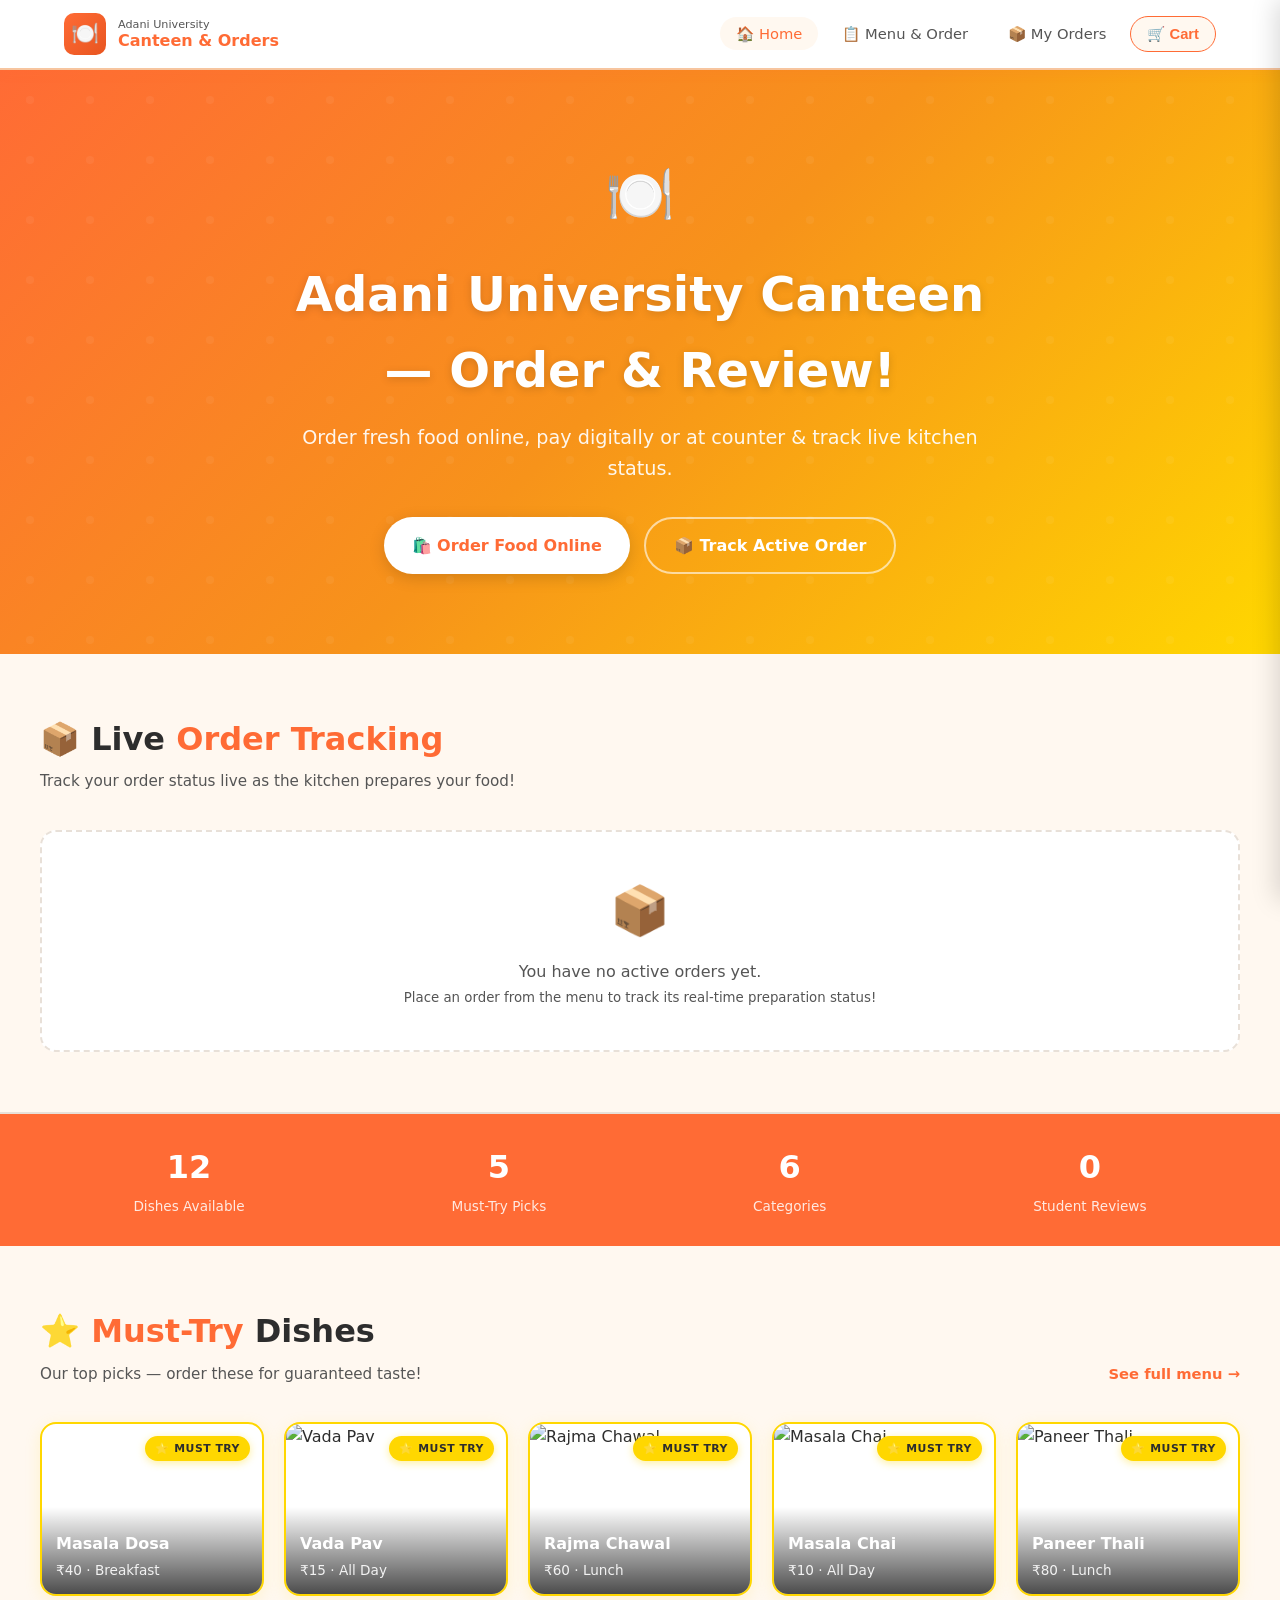
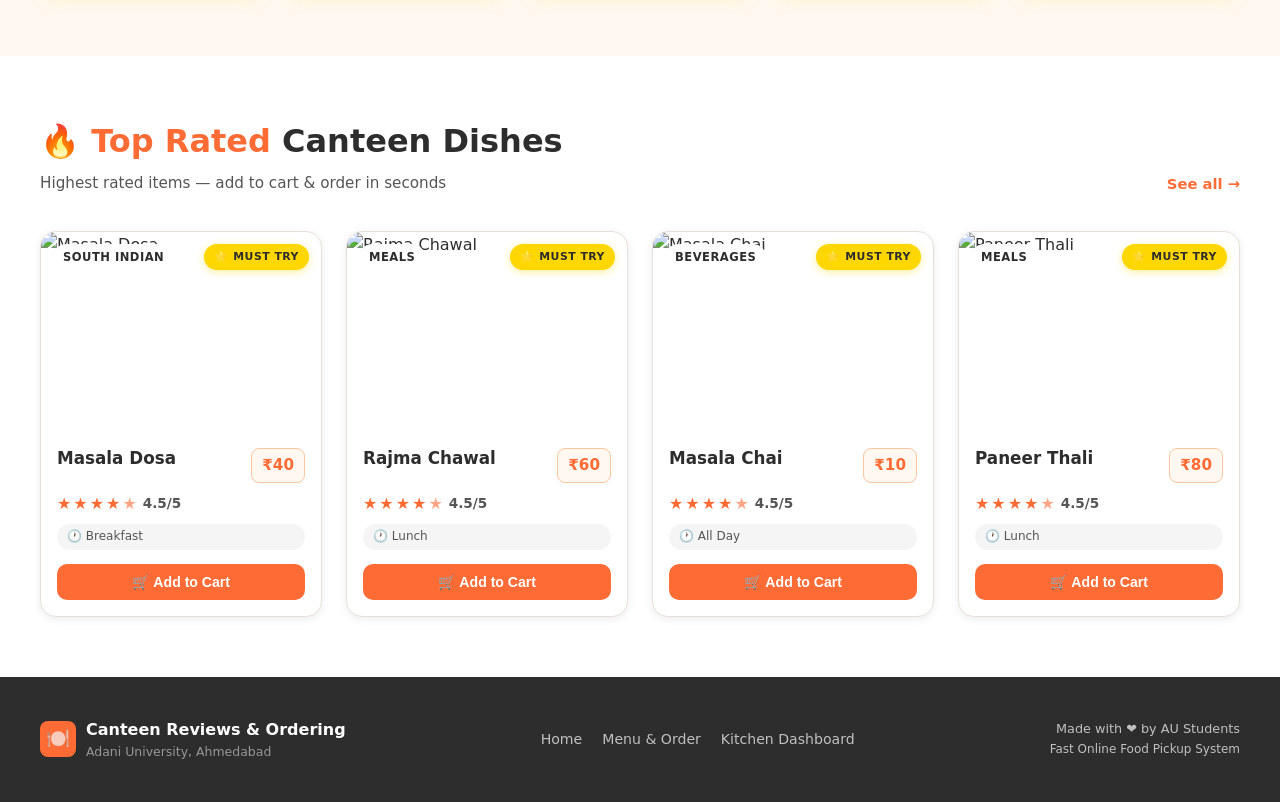
==== commit b5cec46a: "Secure Kitchen View with PIN passcode lock screen and hide link from public student navbar" ====
--- a/index.html
+++ b/index.html
@@ -24,7 +24,6 @@
         <li><a href="index.html" class="active">🏠 Home</a></li>
         <li><a href="menu.html">📋 Menu &amp; Order</a></li>
         <li><a href="#my-orders">📦 My Orders</a></li>
-        <li><a href="handler.html" class="mode-switch-btn">👨‍🍳 Kitchen View</a></li>
         <li>
           <button class="btn-nav-cart" onclick="toggleCart()">
             🛒 Cart <span class="cart-count-badge" style="display:none;">0</span>
--- a/css/styles.css
+++ b/css/styles.css
@@ -1369,3 +1369,31 @@
 
   .scr-mini-ratings { gap: 8px; }
 }
+
+/* Lock Screen Overlay & Card */
+.lock-screen-overlay {
+  position: fixed;
+  inset: 0;
+  background: #121216;
+  z-index: 5000;
+  display: flex;
+  align-items: center;
+  justify-content: center;
+  padding: 20px;
+}
+
+.lock-card {
+  background: #202028;
+  border-radius: var(--radius);
+  border: 1.5px solid #333342;
+  padding: 36px 28px;
+  width: 100%;
+  max-width: 400px;
+  text-align: center;
+  box-shadow: 0 10px 40px rgba(0,0,0,0.5);
+}
+
+.lock-icon { font-size: 3rem; margin-bottom: 12px; }
+.lock-card h2 { font-weight: 800; font-size: 1.3rem; margin-bottom: 6px; color: #fff; }
+.lock-card p { font-size: 0.85rem; color: #aaa; }
+
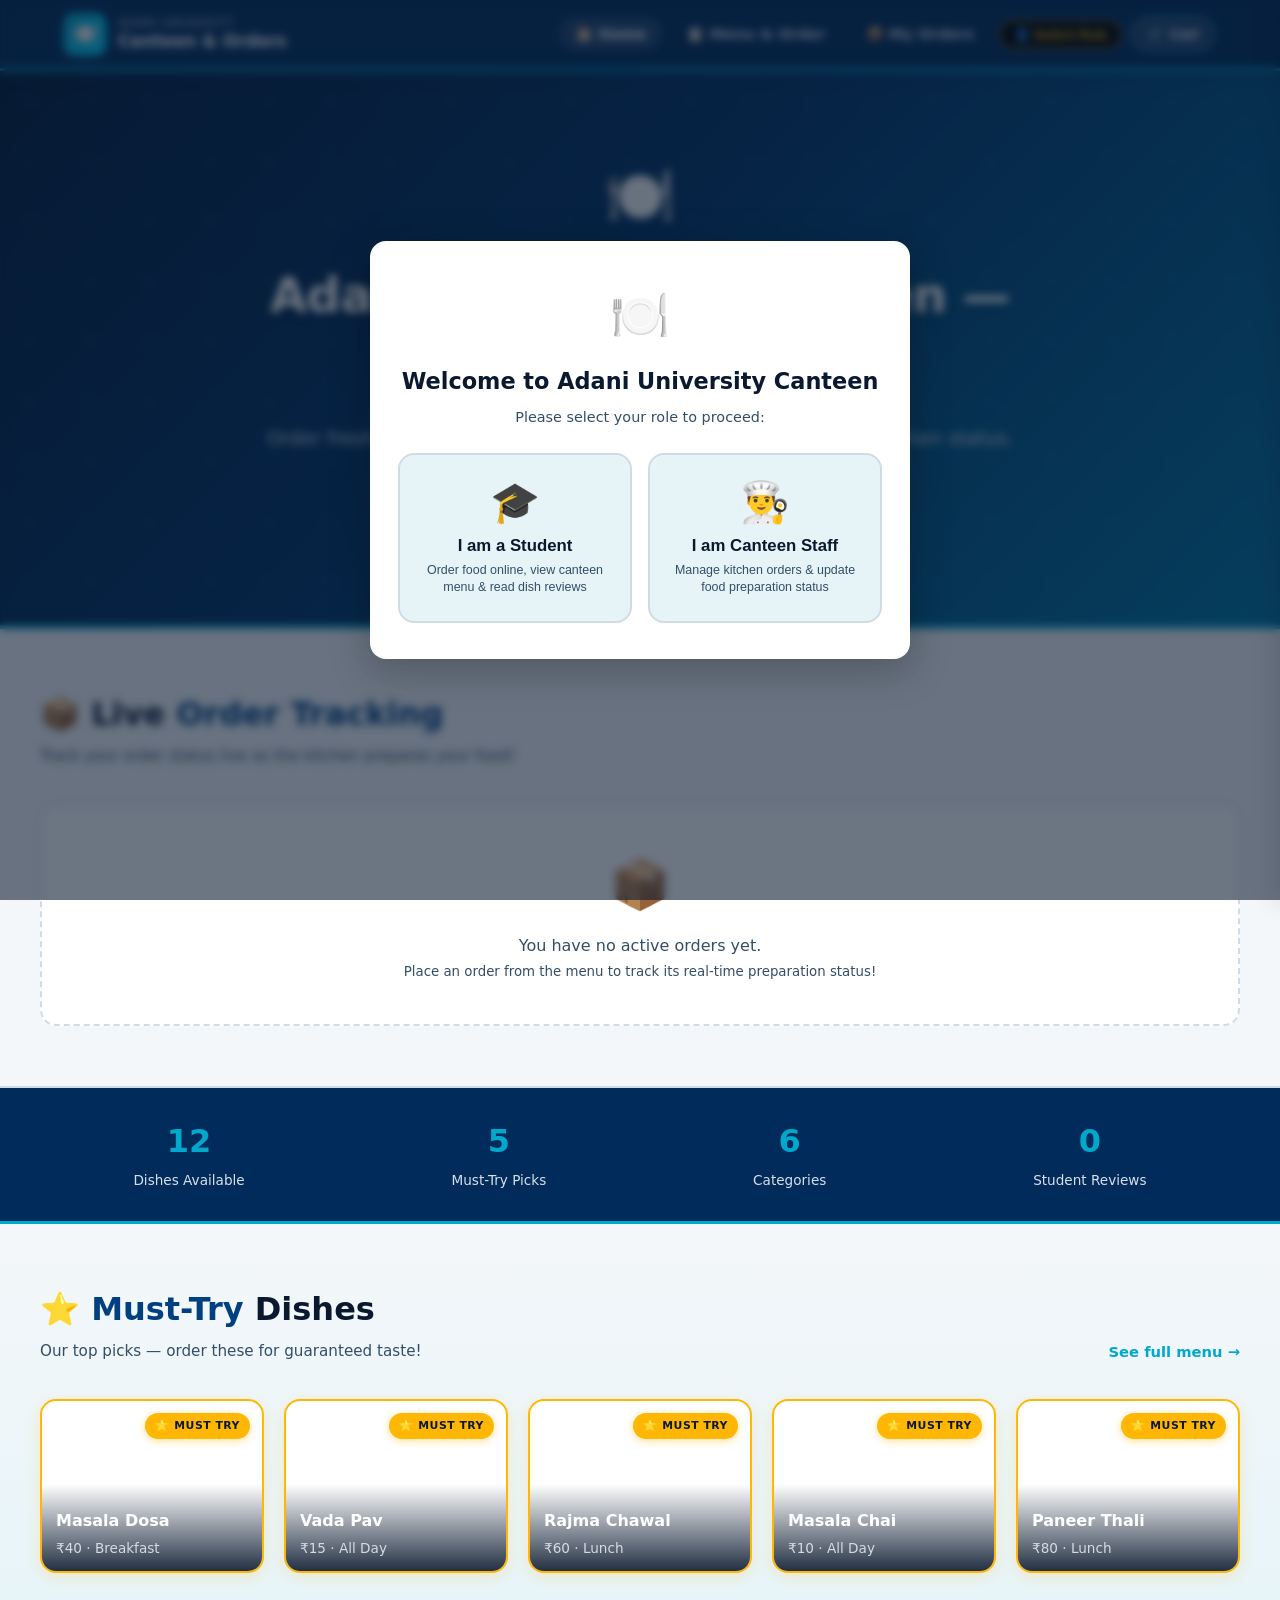
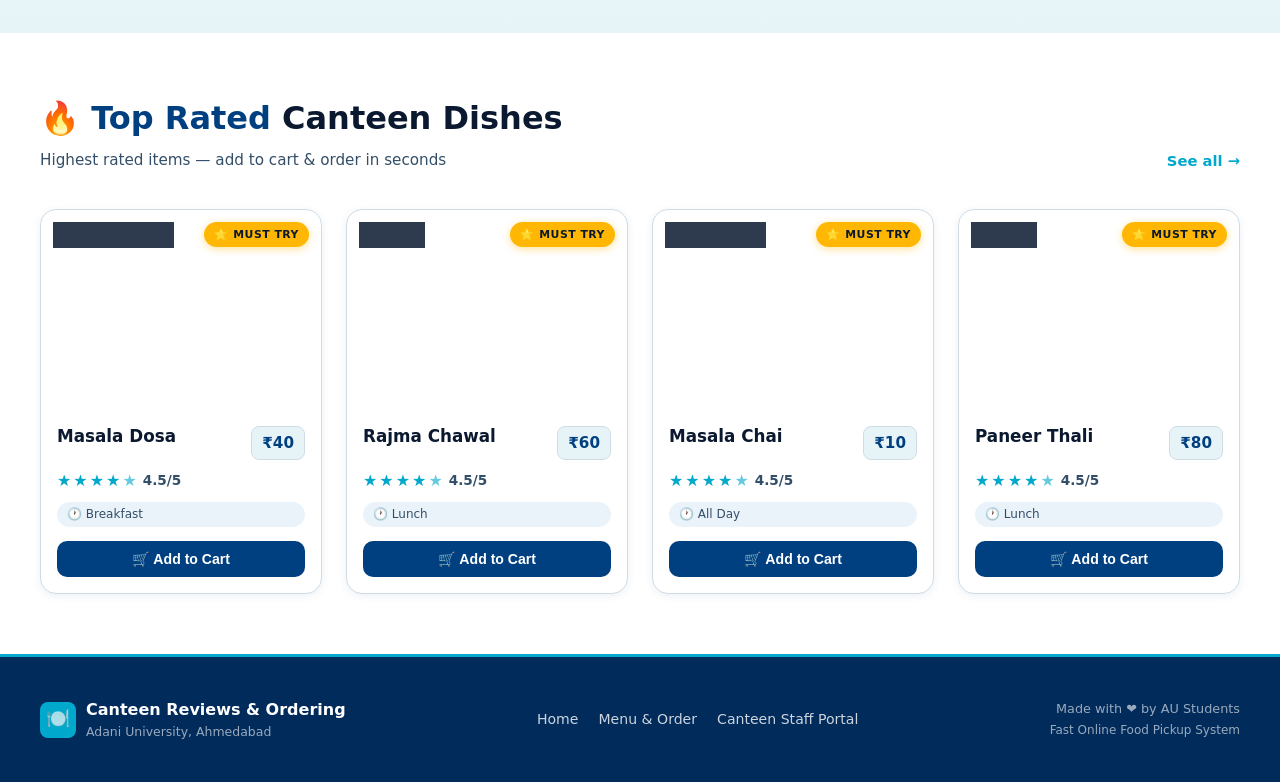
==== commit 0de8050c: "making the website more secure and specific" ====
--- a/index.html
+++ b/index.html
@@ -24,6 +24,7 @@
         <li><a href="index.html" class="active">🏠 Home</a></li>
         <li><a href="menu.html">📋 Menu &amp; Order</a></li>
         <li><a href="#my-orders">📦 My Orders</a></li>
+        <li><button onclick="openRoleModal()" class="mode-switch-btn" style="cursor:pointer;">👤 Switch Role</button></li>
         <li>
           <button class="btn-nav-cart" onclick="toggleCart()">
             🛒 Cart <span class="cart-count-badge" style="display:none;">0</span>
@@ -129,7 +130,7 @@
       <div class="footer-links">
         <a href="index.html">Home</a>
         <a href="menu.html">Menu &amp; Order</a>
-        <a href="handler.html">Kitchen Dashboard</a>
+        <a href="handler.html">Canteen Staff Portal</a>
       </div>
       <div class="footer-copy">
         Made with ❤️ by AU Students<br/>
@@ -141,6 +142,7 @@
   <script src="js/data.js"></script>
   <script src="js/cart.js"></script>
   <script src="js/orders.js"></script>
+  <script src="js/role-select.js"></script>
   <script src="js/main.js"></script>
 </body>
 </html>
--- a/css/styles.css
+++ b/css/styles.css
@@ -1,27 +1,27 @@
 /* ============================================================
    Adani University Canteen Review — Global Styles
-   Palette: Warm orange / peach / cream food-blog theme
+   Official Adani Group Branding Theme (Navy Blue, Electric Cyan & Gold)
    ============================================================ */
 
 /* ---------- CSS Variables ---------- */
 :root {
-  --primary:    #FF6B35;
-  --primary-dk: #e85520;
-  --secondary:  #F7C59F;
-  --accent:     #FFF8F0;
-  --cream:      #EFEFD0;
-  --dark:       #2D2D2D;
-  --mid:        #555555;
-  --light:      #f5f5f5;
+  --primary:    #004080;   /* Adani Corporate Navy Blue */
+  --primary-dk: #002B5B;   /* Deep Adani Navy */
+  --secondary:  #00A8CC;   /* Adani Electric Cyan / Teal */
+  --accent:     #F4F7FA;   /* Clean Platinum Light Background */
+  --cream:      #E6F4F8;   /* Soft Ice Blue Tint */
+  --dark:       #0A192F;   /* Dark Navy Text */
+  --mid:        #334E68;   /* Slate Blue Mid Text */
+  --light:      #EBF3FA;   /* Light Blue Card Background */
   --white:      #ffffff;
-  --must-try:   #FFD700;
-  --star-full:  #FF6B35;
-  --star-empty: #ddd;
-  --green:      #2ecc71;
-  --red:        #e74c3c;
-  --border:     #e8e0d8;
-  --shadow:     0 4px 20px rgba(255, 107, 53, 0.12);
-  --shadow-sm:  0 2px 8px rgba(0,0,0,0.08);
+  --must-try:   #FFB703;   /* Adani Gold Badge */
+  --star-full:  #00A8CC;   /* Adani Cyan Stars */
+  --star-empty: #CBD5E1;   /* Slate Gray Empty Star */
+  --green:      #10B981;   /* Emerald Green */
+  --red:        #EF4444;   /* Crimson Red */
+  --border:     #D0DCE5;   /* Soft Navy Border */
+  --shadow:     0 4px 20px rgba(0, 64, 128, 0.12);
+  --shadow-sm:  0 2px 8px rgba(0, 64, 128, 0.08);
   --radius:     16px;
   --radius-sm:  10px;
   --transition: 0.25s ease;
@@ -57,9 +57,10 @@
   position: sticky;
   top: 0;
   z-index: 1000;
-  background: var(--white);
-  border-bottom: 2px solid var(--secondary);
-  box-shadow: 0 2px 12px rgba(255,107,53,0.10);
+  background: var(--primary-dk);
+  border-bottom: 3px solid var(--secondary);
+  box-shadow: 0 4px 16px rgba(0, 43, 91, 0.25);
+  color: #fff;
 }
 
 .nav-inner {
@@ -79,19 +80,20 @@
   gap: 12px;
   font-weight: 700;
   font-size: 1.1rem;
-  color: var(--dark);
+  color: #fff;
   flex-shrink: 0;
 }
 
 .nav-logo {
   width: 42px;
   height: 42px;
-  background: linear-gradient(135deg, var(--primary), var(--primary-dk));
+  background: linear-gradient(135deg, var(--secondary), #00D2FF);
   border-radius: 10px;
   display: flex;
   align-items: center;
   justify-content: center;
   font-size: 1.4rem;
+  box-shadow: 0 2px 10px rgba(0, 168, 204, 0.4);
 }
 
 .nav-brand-text {
@@ -100,8 +102,8 @@
   line-height: 1.2;
 }
 
-.nav-brand-text .uni { font-size: 0.7rem; color: var(--mid); font-weight: 400; }
-.nav-brand-text .canteen { font-size: 1rem; color: var(--primary); font-weight: 700; }
+.nav-brand-text .uni { font-size: 0.72rem; color: rgba(255, 255, 255, 0.75); font-weight: 400; text-transform: uppercase; letter-spacing: 0.5px; }
+.nav-brand-text .canteen { font-size: 1.05rem; color: #fff; font-weight: 800; }
 
 .nav-links {
   display: flex;
@@ -112,34 +114,35 @@
 .nav-links a {
   padding: 8px 16px;
   border-radius: 50px;
-  font-weight: 500;
+  font-weight: 600;
   font-size: 0.92rem;
-  color: var(--mid);
+  color: rgba(255, 255, 255, 0.85);
   transition: all var(--transition);
 }
 
 .nav-links a:hover,
 .nav-links a.active {
-  background: var(--accent);
-  color: var(--primary);
+  background: rgba(255, 255, 255, 0.12);
+  color: #fff;
 }
 
 .nav-links a.btn-nav {
-  background: var(--primary);
-  color: var(--white);
-  font-weight: 600;
+  background: var(--secondary);
+  color: #fff;
+  font-weight: 700;
+  box-shadow: 0 2px 10px rgba(0, 168, 204, 0.3);
 }
 
 .nav-links a.btn-nav:hover {
-  background: var(--primary-dk);
-  color: var(--white);
+  background: #008AA8;
+  color: #fff;
 }
 
 /* Nav Cart Button */
 .btn-nav-cart {
-  background: var(--accent);
-  color: var(--primary);
-  border: 1.5px solid var(--primary);
+  background: rgba(255, 255, 255, 0.12);
+  color: #fff;
+  border: 1.5px solid var(--secondary);
   border-radius: 50px;
   padding: 8px 16px;
   font-weight: 700;
@@ -153,13 +156,13 @@
 }
 
 .btn-nav-cart:hover {
-  background: var(--primary);
-  color: var(--white);
+  background: var(--secondary);
+  color: #fff;
 }
 
 .cart-count-badge {
-  background: var(--primary);
-  color: var(--white);
+  background: var(--secondary);
+  color: #fff;
   font-size: 0.75rem;
   font-weight: 800;
   padding: 2px 7px;
@@ -167,13 +170,13 @@
   display: inline-flex;
 }
 .btn-nav-cart:hover .cart-count-badge {
-  background: var(--white);
-  color: var(--primary);
+  background: #fff;
+  color: var(--primary-dk);
 }
 
 /* Mode Switcher pill */
 .mode-switch-btn {
-  background: var(--dark);
+  background: #000;
   color: var(--must-try);
   padding: 6px 14px;
   border-radius: 50px;
@@ -185,7 +188,7 @@
   border: 1px solid var(--must-try);
   transition: all var(--transition);
 }
-.mode-switch-btn:hover { background: #000; transform: translateY(-1px); }
+.mode-switch-btn:hover { background: var(--secondary); color: #fff; transform: translateY(-1px); }
 
 /* ---------- Mobile nav toggle ---------- */
 .nav-toggle {
@@ -194,31 +197,32 @@
   border: none;
   cursor: pointer;
   font-size: 1.5rem;
-  color: var(--dark);
+  color: #fff;
   padding: 4px;
 }
 
 /* ============================================================
-   HERO SECTION
+   HERO SECTION (Adani Navy to Cyan Gradient)
    ============================================================ */
 .hero {
-  background: linear-gradient(135deg, #FF6B35 0%, #F7931A 50%, #FFD700 100%);
-  color: var(--white);
+  background: linear-gradient(135deg, #001B3A 0%, #003366 45%, #0075A2 100%);
+  color: #fff;
   padding: 80px 24px;
   text-align: center;
   position: relative;
   overflow: hidden;
+  border-bottom: 4px solid var(--secondary);
 }
 
 .hero::before {
   content: '';
   position: absolute;
   inset: 0;
-  background: url("data:image/svg+xml,%3Csvg width='60' height='60' viewBox='0 0 60 60' xmlns='http://www.w3.org/2000/svg'%3E%3Cg fill='none' fill-rule='evenodd'%3E%3Cg fill='%23ffffff' fill-opacity='0.05'%3E%3Ccircle cx='30' cy='30' r='4'/%3E%3C/g%3E%3C/g%3E%3C/svg%3E");
+  background: url("data:image/svg+xml,%3Csvg width='60' height='60' viewBox='0 0 60 60' xmlns='http://www.w3.org/2000/svg'%3E%3Cg fill='none' fill-rule='evenodd'%3E%3Cg fill='%2300A8CC' fill-opacity='0.08'%3E%3Ccircle cx='30' cy='30' r='4'/%3E%3C/g%3E%3C/g%3E%3C/svg%3E");
   pointer-events: none;
 }
 
-.hero-inner { position: relative; max-width: 700px; margin: 0 auto; }
+.hero-inner { position: relative; max-width: 750px; margin: 0 auto; }
 
 .hero-emoji { font-size: 3.5rem; margin-bottom: 16px; animation: float 3s ease-in-out infinite; }
 
@@ -231,13 +235,16 @@
   font-size: clamp(1.8rem, 4vw, 3rem);
   font-weight: 800;
   margin-bottom: 14px;
-  text-shadow: 0 2px 8px rgba(0,0,0,0.15);
+  color: #fff;
+  text-shadow: 0 2px 10px rgba(0,0,0,0.3);
+  letter-spacing: -0.5px;
 }
 
 .hero p {
   font-size: clamp(1rem, 2vw, 1.2rem);
   opacity: 0.92;
   margin-bottom: 32px;
+  color: #E2E8F0;
 }
 
 .hero-actions { display: flex; gap: 14px; justify-content: center; flex-wrap: wrap; }
@@ -247,20 +254,21 @@
   align-items: center;
   gap: 8px;
   padding: 14px 28px;
-  background: var(--white);
-  color: var(--primary);
+  background: var(--secondary);
+  color: #fff;
   border-radius: 50px;
   font-weight: 700;
   font-size: 1rem;
   border: none;
   cursor: pointer;
   transition: all var(--transition);
-  box-shadow: 0 4px 16px rgba(0,0,0,0.15);
+  box-shadow: 0 4px 18px rgba(0, 168, 204, 0.35);
 }
 
 .btn-primary:hover {
   transform: translateY(-2px);
-  box-shadow: 0 6px 24px rgba(0,0,0,0.2);
+  background: #008AA8;
+  box-shadow: 0 6px 24px rgba(0, 168, 204, 0.5);
 }
 
 .btn-outline {
@@ -269,18 +277,18 @@
   gap: 8px;
   padding: 14px 28px;
   background: transparent;
-  color: var(--white);
+  color: #fff;
   border-radius: 50px;
   font-weight: 600;
   font-size: 1rem;
-  border: 2px solid rgba(255,255,255,0.6);
+  border: 2px solid rgba(255,255,255,0.5);
   cursor: pointer;
   transition: all var(--transition);
 }
 
 .btn-outline:hover {
   background: rgba(255,255,255,0.15);
-  border-color: var(--white);
+  border-color: #fff;
 }
 
 /* ============================================================
@@ -313,13 +321,13 @@
 }
 
 .see-all {
-  color: var(--primary);
-  font-weight: 600;
+  color: var(--secondary);
+  font-weight: 700;
   font-size: 0.92rem;
   white-space: nowrap;
   transition: color var(--transition);
 }
-.see-all:hover { color: var(--primary-dk); }
+.see-all:hover { color: var(--primary); }
 
 /* ============================================================
    DISH CARDS & ORDER BUTTON
@@ -331,14 +339,14 @@
 }
 
 .dish-card {
-  background: var(--white);
+  background: #ffffff;
   border-radius: var(--radius);
   overflow: hidden;
   box-shadow: var(--shadow-sm);
   transition: all var(--transition);
   cursor: pointer;
   position: relative;
-  border: 1px solid var(--border);
+  border: 1.5px solid var(--border);
   display: flex;
   flex-direction: column;
 }
@@ -368,8 +376,8 @@
   position: absolute;
   top: 12px;
   left: 12px;
-  background: rgba(255,255,255,0.92);
-  color: var(--dark);
+  background: rgba(10, 25, 47, 0.85);
+  color: #fff;
   font-size: 0.72rem;
   font-weight: 700;
   padding: 4px 10px;
@@ -384,7 +392,7 @@
   top: 12px;
   right: 12px;
   background: var(--must-try);
-  color: var(--dark);
+  color: #0A192F;
   font-size: 0.68rem;
   font-weight: 800;
   padding: 4px 10px;
@@ -393,7 +401,7 @@
   display: flex;
   align-items: center;
   gap: 4px;
-  box-shadow: 0 2px 8px rgba(255,215,0,0.4);
+  box-shadow: 0 2px 8px rgba(255, 183, 3, 0.4);
   text-transform: uppercase;
 }
 
@@ -415,14 +423,14 @@
 }
 
 .price-tag {
-  background: var(--accent);
+  background: var(--cream);
   color: var(--primary);
   font-weight: 800;
   font-size: 0.95rem;
   padding: 4px 10px;
   border-radius: 8px;
   white-space: nowrap;
-  border: 1px solid var(--secondary);
+  border: 1px solid var(--border);
   flex-shrink: 0;
 }
 
@@ -463,7 +471,7 @@
   width: 100%;
   padding: 10px;
   background: var(--primary);
-  color: var(--white);
+  color: #fff;
   border: none;
   border-radius: var(--radius-sm);
   font-weight: 700;
@@ -479,7 +487,7 @@
 
 .btn-add-cart:hover {
   background: var(--primary-dk);
-  box-shadow: 0 4px 12px rgba(255,107,53,0.25);
+  box-shadow: 0 4px 12px rgba(0, 64, 128, 0.25);
 }
 
 /* ============================================================
@@ -488,7 +496,7 @@
 .cart-overlay {
   position: fixed;
   inset: 0;
-  background: rgba(0,0,0,0.5);
+  background: rgba(10, 25, 47, 0.6);
   backdrop-filter: blur(3px);
   z-index: 2000;
   opacity: 0;
@@ -516,14 +524,15 @@
 
 .cart-header {
   padding: 20px 24px;
-  background: var(--accent);
+  background: var(--primary-dk);
   border-bottom: 1px solid var(--border);
   display: flex;
   justify-content: space-between;
   align-items: center;
-}
-.cart-header h3 { font-size: 1.15rem; font-weight: 800; color: var(--dark); }
-.cart-close-btn { background: none; border: none; font-size: 1.4rem; cursor: pointer; color: var(--mid); }
+  color: #fff;
+}
+.cart-header h3 { font-size: 1.15rem; font-weight: 800; color: #fff; }
+.cart-close-btn { background: none; border: none; font-size: 1.4rem; cursor: pointer; color: rgba(255,255,255,0.7); }
 
 .cart-body { padding: 20px 24px; flex-grow: 1; overflow-y: auto; }
 
@@ -540,7 +549,7 @@
 .cart-item-price { font-size: 0.82rem; color: var(--mid); margin-top: 2px; }
 
 .cart-qty-ctrls { display: flex; align-items: center; gap: 8px; }
-.cart-qty-btn { width: 26px; height: 26px; border-radius: 50%; border: 1px solid var(--border); background: var(--light); font-weight: 700; cursor: pointer; display: flex; align-items: center; justify-content: center; }
+.cart-qty-btn { width: 26px; height: 26px; border-radius: 50%; border: 1px solid var(--border); background: var(--light); font-weight: 700; cursor: pointer; display: flex; align-items: center; justify-content: center; color: var(--primary); }
 .cart-qty-val { font-weight: 700; font-size: 0.9rem; min-width: 18px; text-align: center; }
 
 .cart-footer { padding: 20px 24px; border-top: 2px solid var(--border); background: var(--white); }
@@ -550,8 +559,8 @@
 .btn-checkout {
   width: 100%;
   padding: 14px;
-  background: var(--primary);
-  color: var(--white);
+  background: var(--secondary);
+  color: #fff;
   border: none;
   border-radius: 50px;
   font-weight: 800;
@@ -559,7 +568,7 @@
   cursor: pointer;
   transition: all var(--transition);
 }
-.btn-checkout:hover { background: var(--primary-dk); box-shadow: var(--shadow); }
+.btn-checkout:hover { background: #008AA8; box-shadow: var(--shadow); }
 
 .empty-cart-msg { text-align: center; padding: 60px 20px; color: var(--mid); }
 .empty-cart-icon { font-size: 3rem; margin-bottom: 12px; }
@@ -570,7 +579,7 @@
 .modal-overlay {
   position: fixed;
   inset: 0;
-  background: rgba(0,0,0,0.6);
+  background: rgba(10, 25, 47, 0.6);
   backdrop-filter: blur(4px);
   z-index: 3000;
   display: flex;
@@ -600,7 +609,7 @@
 }
 
 .modal-header { display: flex; justify-content: space-between; align-items: center; margin-bottom: 20px; }
-.modal-header h3 { font-size: 1.25rem; font-weight: 800; }
+.modal-header h3 { font-size: 1.25rem; font-weight: 800; color: var(--dark); }
 .modal-close { background: none; border: none; font-size: 1.4rem; cursor: pointer; color: var(--mid); }
 
 .payment-options { display: flex; flex-direction: column; gap: 10px; margin-bottom: 16px; }
@@ -614,13 +623,13 @@
   cursor: pointer;
   transition: all var(--transition);
 }
-.payment-option.active { border-color: var(--primary); background: var(--accent); }
+.payment-option.active { border-color: var(--primary); background: var(--cream); }
 .pay-opt-text { display: flex; flex-direction: column; }
 .pay-title { font-weight: 700; font-size: 0.95rem; color: var(--dark); }
 .pay-desc { font-size: 0.78rem; color: var(--mid); }
 
 .upi-qr-box {
-  background: var(--accent);
+  background: var(--cream);
   border: 1.5px dashed var(--primary);
   border-radius: var(--radius-sm);
   padding: 16px;
@@ -630,7 +639,7 @@
 .upi-text { font-size: 0.85rem; color: var(--dark); margin-bottom: 10px; }
 .qr-code-img { width: 140px; height: 140px; margin: 0 auto 10px; border-radius: 8px; border: 2px solid var(--white); overflow: hidden; }
 .qr-code-img img { width: 100%; height: 100%; object-fit: cover; }
-.upi-note { font-size: 0.75rem; color: var(--primary-dk); font-weight: 600; }
+.upi-note { font-size: 0.75rem; color: var(--primary); font-weight: 600; }
 
 .order-summary-box { background: var(--light); padding: 14px 18px; border-radius: var(--radius-sm); margin-bottom: 20px; }
 .summary-row { display: flex; justify-content: space-between; font-size: 0.88rem; color: var(--mid); margin-bottom: 4px; }
@@ -653,12 +662,12 @@
 }
 .order-track-card.pulse-ready {
   border-color: var(--green);
-  box-shadow: 0 0 20px rgba(46, 204, 113, 0.3);
+  box-shadow: 0 0 20px rgba(16, 185, 129, 0.3);
   animation: pulseGreen 2s infinite;
 }
 @keyframes pulseGreen {
-  0%, 100% { box-shadow: 0 0 0 0 rgba(46, 204, 113, 0.4); }
-  50% { box-shadow: 0 0 0 14px rgba(46, 204, 113, 0); }
+  0%, 100% { box-shadow: 0 0 0 0 rgba(16, 185, 129, 0.4); }
+  50% { box-shadow: 0 0 0 14px rgba(16, 185, 129, 0); }
 }
 
 .otc-header { display: flex; justify-content: space-between; align-items: flex-start; margin-bottom: 20px; gap: 12px; flex-wrap: wrap; }
@@ -673,11 +682,11 @@
   letter-spacing: 0.5px;
   text-transform: uppercase;
 }
-.status-placed    { background: #e3f2fd; color: #1976d2; }
-.status-preparing { background: #fff3e0; color: #e65100; }
-.status-ready     { background: #e8f5e9; color: #2e7d32; animation: blink 1.5s infinite; }
+.status-placed    { background: #E6F4F8; color: var(--primary); }
+.status-preparing { background: #FEF3C7; color: #D97706; }
+.status-ready     { background: #D1FAE5; color: #059669; animation: blink 1.5s infinite; }
 .status-completed { background: var(--light); color: var(--mid); }
-.status-cancelled { background: #ffebee; color: #c62828; }
+.status-cancelled { background: #FEE2E2; color: #DC2626; }
 
 @keyframes blink { 0%, 100% { opacity: 1; } 50% { opacity: 0.6; } }
 
@@ -687,15 +696,15 @@
 .step-icon { width: 40px; height: 40px; border-radius: 50%; background: var(--light); border: 2px solid var(--border); display: flex; align-items: center; justify-content: center; font-size: 1.1rem; color: var(--mid); transition: all 0.3s ease; }
 .step-label { font-size: 0.75rem; font-weight: 700; color: var(--mid); }
 
-.timeline-step.active .step-icon { background: var(--primary); border-color: var(--primary); color: var(--white); box-shadow: 0 4px 12px rgba(255,107,53,0.3); }
+.timeline-step.active .step-icon { background: var(--primary); border-color: var(--primary); color: #fff; box-shadow: 0 4px 12px rgba(0, 64, 128, 0.3); }
 .timeline-step.active .step-label { color: var(--primary); font-weight: 800; }
 
-.timeline-step.completed .step-icon { background: var(--green); border-color: var(--green); color: var(--white); }
+.timeline-step.completed .step-icon { background: var(--green); border-color: var(--green); color: #fff; }
 
 .timeline-line { flex-grow: 1; height: 3px; background: var(--border); margin: 0 -5px 20px; transition: background 0.3s ease; }
 .timeline-line.filled { background: var(--green); }
 
-.otc-items-list { background: var(--accent); padding: 12px 16px; border-radius: var(--radius-sm); margin-bottom: 16px; }
+.otc-items-list { background: var(--cream); padding: 12px 16px; border-radius: var(--radius-sm); margin-bottom: 16px; border: 1px solid var(--border); }
 .otc-item-row { display: flex; justify-content: space-between; font-size: 0.88rem; color: var(--dark); padding: 3px 0; }
 .otc-footer { display: flex; justify-content: space-between; align-items: center; }
 .payment-badge { font-size: 0.78rem; font-weight: 700; padding: 4px 10px; border-radius: 50px; background: var(--light); color: var(--mid); }
@@ -707,38 +716,38 @@
   padding: 10px 20px;
   border-radius: 50px;
   border: 1px solid #444;
-  background: #282832;
+  background: #1E293B;
   color: #aaa;
   font-weight: 600;
   font-size: 0.88rem;
   cursor: pointer;
   transition: all var(--transition);
 }
-.handler-tab.active, .handler-tab:hover { background: var(--primary); color: #fff; border-color: var(--primary); }
+.handler-tab.active, .handler-tab:hover { background: var(--secondary); color: #fff; border-color: var(--secondary); }
 
 .handler-grid { display: grid; grid-template-columns: repeat(auto-fill, minmax(320px, 1fr)); gap: 20px; }
 
 .handler-order-card {
-  background: #282832;
+  background: #1E293B;
   border-radius: var(--radius);
   padding: 20px;
-  border: 2px solid #383845;
+  border: 2px solid #334155;
   box-shadow: 0 4px 20px rgba(0,0,0,0.3);
   display: flex;
   flex-direction: column;
 }
-.handler-order-card.card-status-placed { border-color: #1976d2; }
-.handler-order-card.card-status-preparing { border-color: #e65100; }
-.handler-order-card.card-status-ready { border-color: #2e7d32; box-shadow: 0 0 20px rgba(46, 204, 113, 0.2); }
+.handler-order-card.card-status-placed { border-color: var(--secondary); }
+.handler-order-card.card-status-preparing { border-color: #D97706; }
+.handler-order-card.card-status-ready { border-color: #10B981; box-shadow: 0 0 20px rgba(16, 185, 129, 0.2); }
 
 .hoc-header { display: flex; justify-content: space-between; margin-bottom: 14px; gap: 8px; }
 .hoc-id { font-weight: 800; font-size: 1.15rem; color: var(--must-try); display: block; }
 .hoc-name { font-size: 0.9rem; font-weight: 700; color: #fff; display: block; }
 .hoc-phone { font-size: 0.78rem; color: #aaa; }
 
-.hoc-items { background: #1e1e24; padding: 12px; border-radius: var(--radius-sm); margin-bottom: 14px; flex-grow: 1; }
+.hoc-items { background: #0F172A; padding: 12px; border-radius: var(--radius-sm); margin-bottom: 14px; flex-grow: 1; border: 1px solid #334155; }
 .hoc-item-row { display: flex; justify-content: space-between; font-size: 0.88rem; color: #ddd; padding: 4px 0; }
-.hoc-qty { font-weight: 800; color: var(--primary); width: 28px; }
+.hoc-qty { font-weight: 800; color: var(--secondary); width: 28px; }
 .hoc-item-name { flex-grow: 1; }
 .hoc-item-price { font-weight: 600; color: #aaa; }
 
@@ -760,17 +769,80 @@
   justify-content: center;
   gap: 6px;
 }
-.btn-prep     { background: #e65100; color: #fff; }
-.btn-ready    { background: #2e7d32; color: #fff; }
-.btn-complete { background: #1976d2; color: #fff; }
-.btn-cancel   { background: #c62828; color: #fff; flex-grow: 0; }
+.btn-prep     { background: #D97706; color: #fff; }
+.btn-ready    { background: #10B981; color: #fff; }
+.btn-complete { background: var(--primary); color: #fff; }
+.btn-cancel   { background: #EF4444; color: #fff; flex-grow: 0; }
 
 .btn-action:hover { opacity: 0.9; transform: translateY(-1px); }
 
+/* Lock Screen Overlay & Card */
+.lock-screen-overlay {
+  position: fixed;
+  inset: 0;
+  background: #0F172A;
+  z-index: 5000;
+  display: flex;
+  align-items: center;
+  justify-content: center;
+  padding: 20px;
+}
+
+.lock-card {
+  background: #1E293B;
+  border-radius: var(--radius);
+  border: 1.5px solid #334155;
+  padding: 36px 28px;
+  width: 100%;
+  max-width: 400px;
+  text-align: center;
+  box-shadow: 0 10px 40px rgba(0,0,0,0.5);
+}
+
+.lock-icon { font-size: 3rem; margin-bottom: 12px; }
+.lock-card h2 { font-weight: 800; font-size: 1.3rem; margin-bottom: 6px; color: #fff; }
+.lock-card p { font-size: 0.85rem; color: #aaa; }
+
+/* Role Selection Welcome Popup */
+.role-card-pop { text-align: center; max-width: 540px; padding: 36px 28px; }
+.role-pop-header { margin-bottom: 24px; }
+.role-logo-icon { font-size: 3rem; margin-bottom: 10px; }
+.role-pop-header h2 { font-weight: 800; font-size: 1.4rem; color: var(--dark); margin-bottom: 6px; }
+.role-pop-header p { font-size: 0.9rem; color: var(--mid); }
+
+.role-options-grid { display: grid; grid-template-columns: 1fr 1fr; gap: 16px; }
+.role-btn-card {
+  background: var(--cream);
+  border: 2px solid var(--border);
+  border-radius: var(--radius);
+  padding: 24px 16px;
+  cursor: pointer;
+  transition: all var(--transition);
+  text-align: center;
+  display: flex;
+  flex-direction: column;
+  align-items: center;
+  justify-content: center;
+}
+.role-btn-card:hover {
+  transform: translateY(-4px);
+  border-color: var(--secondary);
+  background: var(--white);
+  box-shadow: var(--shadow);
+}
+.role-btn-card .role-icon { font-size: 2.5rem; margin-bottom: 10px; }
+.role-btn-card .role-title { font-weight: 800; font-size: 1.05rem; color: var(--dark); margin-bottom: 6px; }
+.role-btn-card .role-desc { font-size: 0.78rem; color: var(--mid); line-height: 1.4; }
+
+@media (max-width: 520px) {
+  .role-options-grid { grid-template-columns: 1fr; }
+}
+
+
 /* ============================================================
    MUST-TRY SECTION (Homepage)
    ============================================================ */
-.must-try-section { background: linear-gradient(180deg, var(--accent) 0%, #fff8f0 100%); }
+.must-try-section { background: linear-gradient(180deg, var(--accent) 0%, #E6F4F8 100%); }
 
 .must-try-grid {
   display: grid;
@@ -783,7 +855,7 @@
   border-radius: var(--radius);
   overflow: hidden;
   border: 2px solid var(--must-try);
-  box-shadow: 0 4px 16px rgba(255,215,0,0.15);
+  box-shadow: 0 4px 16px rgba(255, 183, 3, 0.2);
   cursor: pointer;
   transition: all var(--transition);
   position: relative;
@@ -791,7 +863,7 @@
 
 .must-try-card:hover {
   transform: translateY(-5px);
-  box-shadow: 0 8px 28px rgba(255,215,0,0.25);
+  box-shadow: 0 8px 28px rgba(255, 183, 3, 0.35);
 }
 
 .must-try-card .card-img-wrap { height: 170px; }
@@ -801,21 +873,22 @@
   bottom: 0;
   left: 0;
   right: 0;
-  background: linear-gradient(0deg, rgba(0,0,0,0.7) 0%, transparent 100%);
+  background: linear-gradient(0deg, rgba(10, 25, 47, 0.9) 0%, transparent 100%);
   padding: 24px 14px 12px;
   color: var(--white);
 }
 
-.must-try-ribbon .dish-name { font-weight: 700; font-size: 1rem; margin-bottom: 4px; }
-.must-try-ribbon .dish-price { font-size: 0.85rem; opacity: 0.9; }
+.must-try-ribbon .dish-name { font-weight: 700; font-size: 1rem; margin-bottom: 4px; color: #fff; }
+.must-try-ribbon .dish-price { font-size: 0.85rem; opacity: 0.9; color: #E2E8F0; }
 
 /* ============================================================
    STATS BAR (Homepage)
    ============================================================ */
 .stats-bar {
-  background: var(--primary);
+  background: var(--primary-dk);
   color: var(--white);
   padding: 28px 24px;
+  border-bottom: 3px solid var(--secondary);
 }
 
 .stats-inner {
@@ -829,21 +902,21 @@
 }
 
 .stat-item { text-align: center; }
-.stat-number { font-size: 2rem; font-weight: 800; display: block; }
+.stat-number { font-size: 2rem; font-weight: 800; display: block; color: var(--secondary); }
 .stat-label  { font-size: 0.85rem; opacity: 0.85; }
 
 /* ============================================================
    MENU PAGE
    ============================================================ */
 .menu-page-header {
-  background: linear-gradient(135deg, var(--primary), var(--primary-dk));
+  background: linear-gradient(135deg, var(--primary-dk) 0%, var(--primary) 100%);
   color: var(--white);
   padding: 48px 24px 32px;
   text-align: center;
 }
 
-.menu-page-header h1 { font-size: 2.2rem; font-weight: 800; margin-bottom: 8px; }
-.menu-page-header p  { opacity: 0.9; font-size: 1rem; }
+.menu-page-header h1 { font-size: 2.2rem; font-weight: 800; margin-bottom: 8px; color: #fff; }
+.menu-page-header p  { opacity: 0.9; font-size: 1rem; color: #E2E8F0; }
 
 /* Search bar */
 .search-wrap {
@@ -906,7 +979,7 @@
 
 .filter-tab.active {
   color: var(--primary);
-  border-bottom-color: var(--primary);
+  border-bottom-color: var(--secondary);
 }
 
 /* No results */
@@ -923,7 +996,7 @@
    DISH DETAIL PAGE
    ============================================================ */
 .dish-detail-header {
-  background: linear-gradient(135deg, var(--primary), var(--primary-dk));
+  background: linear-gradient(135deg, var(--primary-dk), var(--primary));
   padding: 24px;
   color: var(--white);
 }
@@ -938,7 +1011,7 @@
   transition: color var(--transition);
   margin-bottom: 8px;
 }
-.back-btn:hover { color: var(--white); }
+.back-btn:hover { color: #fff; }
 
 .dish-detail-layout {
   max-width: 1100px;
@@ -977,7 +1050,7 @@
 
 .dish-price-big {
   background: var(--primary);
-  color: var(--white);
+  color: #fff;
   font-weight: 800;
   font-size: 1.3rem;
   padding: 8px 18px;
@@ -1003,9 +1076,9 @@
   font-weight: 600;
 }
 
-.pill-category { background: var(--accent); color: var(--primary); border: 1px solid var(--secondary); }
+.pill-category { background: var(--cream); color: var(--primary); border: 1px solid var(--border); }
 .pill-avail    { background: var(--light); color: var(--mid); }
-.pill-must-try { background: var(--must-try); color: var(--dark); }
+.pill-must-try { background: var(--must-try); color: #0A192F; }
 
 /* Worth it banner */
 .worth-it-banner {
@@ -1019,8 +1092,8 @@
   font-size: 1rem;
 }
 
-.worth-it-banner.yes { background: #e8f8f0; color: #1a8a4a; border: 2px solid #2ecc71; }
-.worth-it-banner.no  { background: #fdf0f0; color: #a93232; border: 2px solid #e74c3c; }
+.worth-it-banner.yes { background: #D1FAE5; color: #065F46; border: 2px solid #10B981; }
+.worth-it-banner.no  { background: #FEE2E2; color: #991B1B; border: 2px solid #EF4444; }
 .worth-it-banner .verdict-icon { font-size: 1.5rem; }
 
 /* Admin review panel */
@@ -1055,10 +1128,10 @@
   font-size: 0.95rem;
   color: var(--mid);
   line-height: 1.7;
-  background: var(--accent);
+  background: var(--cream);
   padding: 16px;
   border-radius: var(--radius-sm);
-  border-left: 4px solid var(--primary);
+  border-left: 4px solid var(--secondary);
   margin-bottom: 12px;
 }
 
@@ -1124,7 +1197,7 @@
   width: 34px;
   height: 34px;
   border-radius: 50%;
-  background: linear-gradient(135deg, var(--primary), var(--must-try));
+  background: linear-gradient(135deg, var(--primary), var(--secondary));
   color: var(--white);
   font-weight: 800;
   font-size: 0.9rem;
@@ -1155,7 +1228,7 @@
 
 .scr-comment {
   font-size: 0.92rem;
-  color: var(--mid);
+  color: var(--dark);
   line-height: 1.6;
 }
 
@@ -1209,7 +1282,7 @@
   border-radius: var(--radius-sm);
   font-size: 0.95rem;
   color: var(--dark);
-  background: var(--accent);
+  background: var(--cream);
   transition: border-color var(--transition);
   font-family: inherit;
   outline: none;
@@ -1270,7 +1343,7 @@
   width: 100%;
   padding: 14px;
   background: linear-gradient(135deg, var(--primary), var(--primary-dk));
-  color: var(--white);
+  color: #fff;
   border: none;
   border-radius: 50px;
   font-size: 1rem;
@@ -1316,10 +1389,11 @@
    FOOTER
    ============================================================ */
 footer {
-  background: var(--dark);
+  background: var(--primary-dk);
   color: rgba(255,255,255,0.7);
   padding: 40px 24px;
   margin-top: auto;
+  border-top: 3px solid var(--secondary);
 }
 
 .footer-inner {
@@ -1333,15 +1407,15 @@
 }
 
 .footer-brand { display: flex; align-items: center; gap: 10px; }
-.footer-logo  { width: 36px; height: 36px; background: var(--primary); border-radius: 8px; display: flex; align-items: center; justify-content: center; font-size: 1.2rem; }
+.footer-logo  { width: 36px; height: 36px; background: var(--secondary); border-radius: 8px; display: flex; align-items: center; justify-content: center; font-size: 1.2rem; }
 .footer-name  { font-weight: 700; color: var(--white); font-size: 1rem; }
-.footer-sub   { font-size: 0.78rem; color: rgba(255,255,255,0.5); }
+.footer-sub   { font-size: 0.78rem; color: rgba(255,255,255,0.6); }
 
 .footer-links { display: flex; gap: 20px; }
-.footer-links a { font-size: 0.88rem; transition: color var(--transition); }
-.footer-links a:hover { color: var(--primary); }
-
-.footer-copy { font-size: 0.8rem; text-align: right; }
+.footer-links a { font-size: 0.88rem; color: rgba(255,255,255,0.8); transition: color var(--transition); }
+.footer-links a:hover { color: var(--secondary); }
+
+.footer-copy { font-size: 0.8rem; text-align: right; color: rgba(255,255,255,0.6); }
 
 /* ============================================================
    RESPONSIVE
@@ -1354,7 +1428,7 @@
 }
 
 @media (max-width: 640px) {
-  .nav-links { display: none; flex-direction: column; position: absolute; top: 68px; left: 0; right: 0; background: var(--white); padding: 16px 24px; border-bottom: 1px solid var(--border); gap: 4px; box-shadow: var(--shadow-sm); }
+  .nav-links { display: none; flex-direction: column; position: absolute; top: 68px; left: 0; right: 0; background: var(--primary-dk); padding: 16px 24px; border-bottom: 2px solid var(--secondary); gap: 4px; box-shadow: var(--shadow-sm); }
   .nav-links.open { display: flex; }
   .nav-toggle { display: block; }
 
@@ -1369,31 +1443,3 @@
 
   .scr-mini-ratings { gap: 8px; }
 }
-
-/* Lock Screen Overlay & Card */
-.lock-screen-overlay {
-  position: fixed;
-  inset: 0;
-  background: #121216;
-  z-index: 5000;
-  display: flex;
-  align-items: center;
-  justify-content: center;
-  padding: 20px;
-}
-
-.lock-card {
-  background: #202028;
-  border-radius: var(--radius);
-  border: 1.5px solid #333342;
-  padding: 36px 28px;
-  width: 100%;
-  max-width: 400px;
-  text-align: center;
-  box-shadow: 0 10px 40px rgba(0,0,0,0.5);
-}
-
-.lock-icon { font-size: 3rem; margin-bottom: 12px; }
-.lock-card h2 { font-weight: 800; font-size: 1.3rem; margin-bottom: 6px; color: #fff; }
-.lock-card p { font-size: 0.85rem; color: #aaa; }
-
